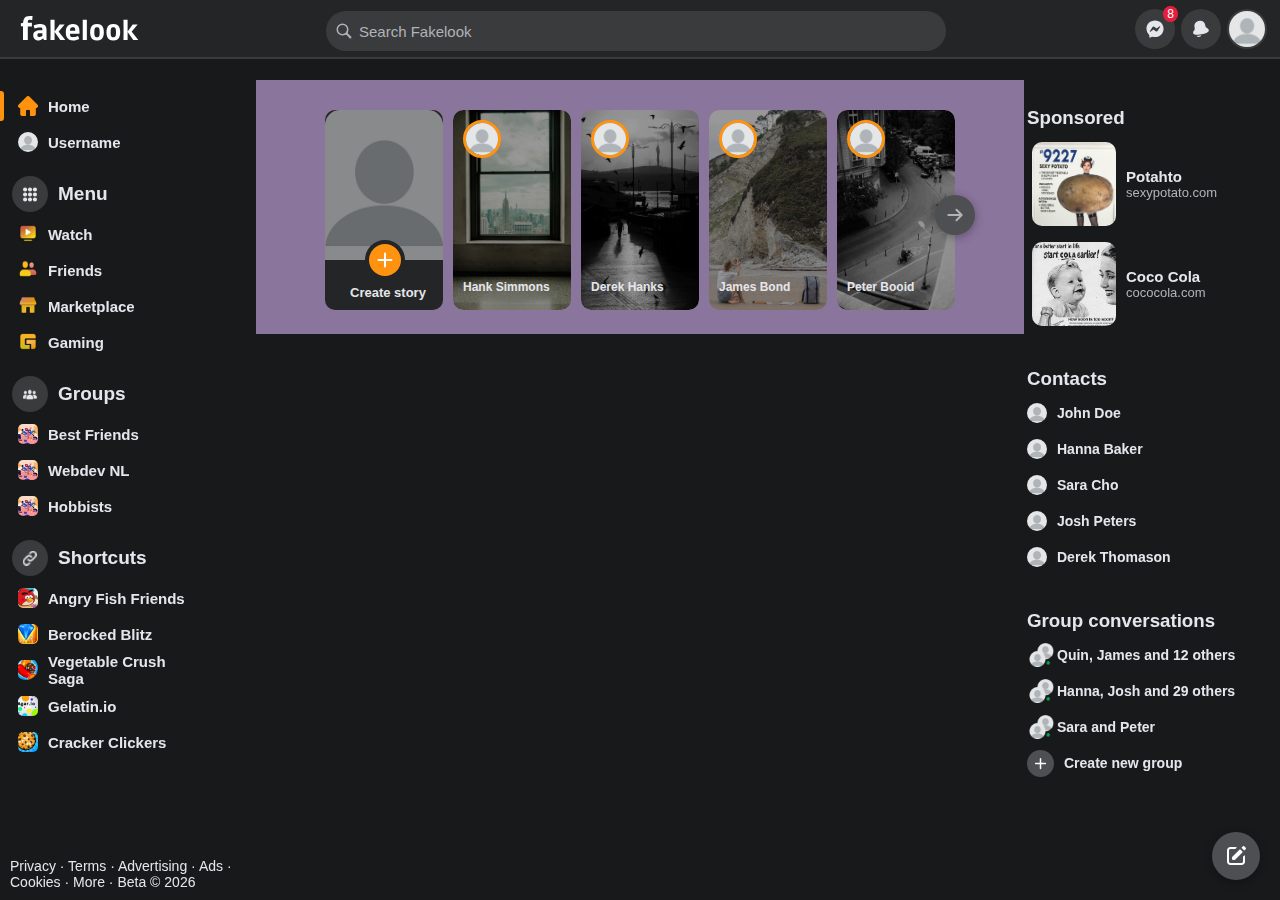
==== pages/fakelook.html @ 52392c60 "Added Stories and Main content positioning" ====
<!DOCTYPE html>
<html lang="en">
    <head>
        <meta charset="UTF-8" />
        <meta http-equiv="X-UA-Compatible" content="IE=edge" />
        <meta name="viewport" content="width=device-width, initial-scale=1.0" />
        <link rel="stylesheet" href="../styles/global.css" />
        <script src="../javascript/index.js" defer></script>
        <link rel="stylesheet" href="../styles/fakelook.css" />
        <script src="../javascript/fakelook.js" defer></script>
        <meta name="viewport" content="width=device-width, initial-scale=1.0" />
        <title>Fakelook</title>
    </head>
    <body>
        <header>
            <nav id="nav-bar">
                <div id="nav-items">
                    <div id="nav-item">
                        <a href="#">
                            <img
                                src="../images/fakebook/navigation/fakelook-logo.svg"
                                alt="fakebook-logo"
                                id="nav-logo"
                            />
                        </a>
                        <button id="search-box-small">
                            <img
                                src="../images/fakebook/navigation/looking-glass.svg"
                                id="search-icon"
                                alt="messenger"
                            />
                        </button>
                    </div>
                    <div id="nav-item">
                        <div id="search-box">
                            <img
                                src="../images/fakebook/navigation/looking-glass.svg"
                                id="search-icon"
                                alt="messenger"
                            />
                            <input id="search-input" type="text" placeholder="Search Fakelook" />
                        </div>
                    </div>
                    <div id="nav-item">
                        <div id="nav-options">
                            <div id="nav-option">
                                <button id="rounded-btn">
                                    <span id="btn-badge">8</span>
                                    <img
                                        src="../images/fakebook/navigation/messenger.svg"
                                        id="btn-icon"
                                        alt="messenger"
                                    />
                                </button>
                            </div>
                            <div id="nav-option">
                                <button id="rounded-btn">
                                    <img
                                        src="../images/fakebook/navigation/bell.svg"
                                        id="btn-icon"
                                        alt="notification"
                                    />
                                </button>
                            </div>
                            <div id="nav-option">
                                <button id="rounded-btn">
                                    <img src="../images/fakebook/profile.png" id="btn-image" alt="profile" />
                                </button>
                            </div>
                        </div>
                    </div>
                </div>
            </nav>
        </header>
        <div id="container">
            <aside id="left-sidebar">
                <ul id="left-sidebar-items">
                    <div id="sidebar-item-group">
                        <a href="#">
                            <li id="sidebar-item">
                                <span class="selected"></span>
                                <img id="item-icon" src="../images/fakebook/home.png" alt="home" />
                                <span id="item-title">Home</span>
                            </li>
                        </a>

                        <a href="#">
                            <li id="sidebar-item">
                                <img
                                    id="item-icon"
                                    src="../images/fakebook/profile.png"
                                    class="rounded-full"
                                    alt="profile"
                                />
                                <span id="item-title">Username</span>
                            </li>
                        </a>
                    </div>

                    <div id="sidebar-item-group">
                        <a href="#">
                            <li id="sidebar-item-head">
                                <span id="item-icon">
                                    <img id="item-icon-inside" src="../images/fakebook/menu/menu.svg" alt="menu" />
                                </span>
                                <span id="item-head-title">Menu</span>
                            </li>
                        </a>
                        <a href="#">
                            <li id="sidebar-item">
                                <img id="item-icon" src="../images/fakebook/menu/watch.png" alt="watch" />
                                <span id="item-title">Watch</span>
                            </li>
                        </a>
                        <a href="#">
                            <li id="sidebar-item">
                                <img id="item-icon" src="../images/fakebook/menu/friends.png" alt="friends" />
                                <span id="item-title">Friends</span>
                            </li>
                        </a>
                        <a href="#">
                            <li id="sidebar-item">
                                <img id="item-icon" src="../images/fakebook/menu/marketplace.png" alt="marketplace" />
                                <span id="item-title">Marketplace</span>
                            </li>
                        </a>
                        <a href="#">
                            <li id="sidebar-item">
                                <img id="item-icon" src="../images/fakebook/menu/gaming.png" alt="gaming" />
                                <span id="item-title">Gaming</span>
                            </li>
                        </a>
                    </div>

                    <div id="sidebar-item-group">
                        <a href="#">
                            <li id="sidebar-item-head">
                                <span id="item-icon">
                                    <img
                                        id="item-icon-inside"
                                        src="../images/fakebook/groups/groups.png"
                                        alt="groups"
                                    />
                                </span>
                                <span id="item-head-title">Groups</span>
                            </li>
                        </a>
                        <a href="#">
                            <li id="sidebar-item">
                                <img
                                    class="rounded-semi"
                                    id="item-icon"
                                    src="../images/fakebook/groups/group-icon.jpg"
                                    alt="group-1"
                                />
                                <span id="item-title">Best Friends</span>
                            </li>
                        </a>
                        <a href="#">
                            <li id="sidebar-item">
                                <img
                                    class="rounded-semi"
                                    id="item-icon"
                                    src="../images/fakebook/groups/group-icon.jpg"
                                    alt="group-2"
                                />
                                <span id="item-title">Webdev NL</span>
                            </li>
                        </a>
                        <a href="#">
                            <li id="sidebar-item">
                                <img
                                    class="rounded-semi"
                                    id="item-icon"
                                    src="../images/fakebook/groups/group-icon.jpg"
                                    alt="group-3"
                                />
                                <span id="item-title">Hobbists</span>
                            </li>
                        </a>
                    </div>

                    <div id="sidebar-item-group">
                        <a href="#">
                            <li id="sidebar-item-head">
                                <span id="item-icon">
                                    <img
                                        id="item-icon-inside"
                                        src="../images/fakebook/shortcuts/shortcuts.png"
                                        alt="shortcuts"
                                    />
                                </span>
                                <span id="item-head-title">Shortcuts</span>
                            </li>
                        </a>
                        <a href="#">
                            <li id="sidebar-item">
                                <img
                                    class="rounded-semi"
                                    id="item-icon"
                                    src="../images/fakebook/shortcuts/angry-fish-friends.png"
                                    alt="group-1"
                                />
                                <span id="item-title">Angry Fish Friends</span>
                            </li>
                        </a>
                        <a href="#">
                            <li id="sidebar-item">
                                <img
                                    class="rounded-semi"
                                    id="item-icon"
                                    src="../images/fakebook/shortcuts/berocked-blitz.png"
                                    alt="group-1"
                                />
                                <span id="item-title">Berocked Blitz</span>
                            </li>
                        </a>
                        <a href="#">
                            <li id="sidebar-item">
                                <img
                                    class="rounded-semi"
                                    id="item-icon"
                                    src="../images/fakebook/shortcuts/vegetable-crush.png"
                                    alt="group-1"
                                />
                                <span id="item-title">Vegetable Crush Saga</span>
                            </li>
                        </a>
                        <a href="#">
                            <li id="sidebar-item">
                                <img
                                    class="rounded-semi"
                                    id="item-icon"
                                    src="../images/fakebook/shortcuts/gelatin.io.png"
                                    alt="group-1"
                                />
                                <span id="item-title">Gelatin.io</span>
                            </li>
                        </a>
                        <a href="#">
                            <li id="sidebar-item">
                                <img
                                    class="rounded-semi"
                                    id="item-icon"
                                    src="../images/fakebook/shortcuts/cracker.png"
                                    alt="group-1"
                                />
                                <span id="item-title">Cracker Clickers</span>
                            </li>
                        </a>
                    </div>
                </ul>
            </aside>

            <aside id="right-sidebar">
                <ul id="right-sidebar-items">
                    <div id="sidebar-item-group">
                        <li id="sidebar-head-title">
                            <h3 id="item-head-title">Sponsored</h3>
                        </li>
                        <li id="sidebar-ad-item">
                            <img src="../images/fakebook/ads/potato_ad.jpg" alt="ad-image" id="sidebar-ad-image" />
                            <div id="sidebar-ad-text">
                                <span id="sidebar-ad-title">Potahto</span>
                                <span id="sidebar-ad-link">sexypotato.com</span>
                            </div>
                        </li>
                        <li id="sidebar-ad-item">
                            <img src="../images/fakebook/ads/cola_ad.jpg" alt="ad-image" id="sidebar-ad-image" />
                            <div id="sidebar-ad-text">
                                <span id="sidebar-ad-title">Coco Cola</span>
                                <span id="sidebar-ad-link">cococola.com</span>
                            </div>
                        </li>
                    </div>

                    <div id="sidebar-item-group">
                        <li id="sidebar-head-title">
                            <h3 id="item-head-title">Contacts</h3>
                        </li>
                        <a href="#">
                            <li id="sidebar-item">
                                <img
                                    id="item-icon"
                                    src="../images/fakebook/profile.png"
                                    class="rounded-full"
                                    alt="profile"
                                />
                                <span id="item-title">John Doe</span>
                            </li>
                        </a>
                        <a href="#">
                            <li id="sidebar-item">
                                <img
                                    id="item-icon"
                                    src="../images/fakebook/profile.png"
                                    class="rounded-full"
                                    alt="profile"
                                />
                                <span id="item-title">Hanna Baker</span>
                            </li>
                        </a>
                        <a href="#">
                            <li id="sidebar-item">
                                <img
                                    id="item-icon"
                                    src="../images/fakebook/profile.png"
                                    class="rounded-full"
                                    alt="profile"
                                />
                                <span id="item-title">Sara Cho</span>
                            </li>
                        </a>
                        <a href="#">
                            <li id="sidebar-item">
                                <img
                                    id="item-icon"
                                    src="../images/fakebook/profile.png"
                                    class="rounded-full"
                                    alt="profile"
                                />
                                <span id="item-title">Josh Peters</span>
                            </li>
                        </a>
                        <a href="#">
                            <li id="sidebar-item">
                                <img
                                    id="item-icon"
                                    src="../images/fakebook/profile.png"
                                    class="rounded-full"
                                    alt="profile"
                                />
                                <span id="item-title">Derek Thomason</span>
                            </li>
                        </a>
                    </div>

                    <div id="sidebar-item-group">
                        <li id="sidebar-head-title">
                            <h3 id="item-head-title">Group conversations</h3>
                        </li>
                        <a href="#"
                            ><li id="sidebar-item">
                                <img
                                    id="item-group-icon"
                                    src="../images/fakebook/groups/group-convo.png"
                                    alt="group conversation 1"
                                /><span id="item-title">Quin, James and 12 others</span>
                            </li>
                        </a>
                        <a href="#"
                            ><li id="sidebar-item">
                                <img
                                    id="item-group-icon"
                                    src="../images/fakebook/groups/group-convo.png"
                                    alt="group conversation 2"
                                /><span id="item-title">Hanna, Josh and 29 others</span>
                            </li>
                        </a>
                        <a href="#"
                            ><li id="sidebar-item">
                                <img
                                    id="item-group-icon"
                                    src="../images/fakebook/groups/group-convo.png"
                                    alt="group conversation 3"
                                /><span id="item-title">Sara and Peter</span>
                            </li>
                        </a>
                        <a href="#"
                            ><li id="sidebar-item">
                                <button id="rounded-btn">
                                    <img src="../images/fakebook/add.svg" alt="" id="add-group-img" />
                                </button>
                                <span id="item-title">Create new group</span>
                            </li>
                        </a>
                    </div>
                </ul>
            </aside>

            <section id="main-content">
                <div id="stories-container">
                    <article id="add-story">
                        <img src="../images/fakebook/profile.png" alt="profile-picture" id="story-cover" />
                        <div id="add-story-footer">
                            <img src="../images/fakebook/stories/add-story.svg" alt="add-story" id="add-story-button" />
                            <span id="add-story-title">Create story</span>
                        </div>
                    </article>
                    <a href="#">
                        <article id="story">
                            <img src="../images/fakebook/stories/story1.jpg" alt="story" id="story-cover" />
                            <img src="../images/fakebook/profile.png" alt="story-profile" id="story-profile-picture" />
                            <p id="story-poster">Hank Simmons</p>
                        </article>
                    </a>
                    <a href="#">
                        <article id="story">
                            <img src="../images/fakebook/stories/story2.jpg" alt="story" id="story-cover" />
                            <img src="../images/fakebook/profile.png" alt="story-profile" id="story-profile-picture" />
                            <p id="story-poster">Derek Hanks</p>
                        </article>
                    </a>
                    <a href="#">
                        <article id="story">
                            <img src="../images/fakebook/stories/story3.jpg" alt="story" id="story-cover" />
                            <img src="../images/fakebook/profile.png" alt="story-profile" id="story-profile-picture" />
                            <p id="story-poster">James Bond</p>
                        </article>
                    </a>
                    <a href="#">
                        <article id="story">
                            <img src="../images/fakebook/stories/story4.jpg" alt="story" id="story-cover" />
                            <img src="../images/fakebook/profile.png" alt="story-profile" id="story-profile-picture" />
                            <p id="story-poster">Peter Booid</p>
                        </article>
                    </a>
                    <button id="more-stories-button">
                        <img src="../images/fakebook/stories/more-arrow.svg" alt="more arrows" id="more-stories-icon" />
                    </button>
                </div>
                <div id="new-post-container">
                    <div id="new-post-top">
                        <a href="#"><img src="" alt="profile-picture" /></a>
                        <input type="text" placeholder="What's on your mind, User?" />
                    </div>
                    <hr />
                    <div id="new-post-bottom">
                        <ul id="new-post-options">
                            <li id="new-post-option">
                                <a href="#">
                                    <img src="" alt="live-video-icon" />
                                    <span id="option-title">Live Video</span>
                                </a>
                            </li>
                            <li id="new-post-option">
                                <a href="#">
                                    <img src="" alt="photos-video-icon" />
                                    <span id="option-title">Photos/video</span>
                                </a>
                            </li>
                            <li id="new-post-option">
                                <a href="#">
                                    <img src="" alt="feeling-activity-icon" />
                                    <span id="option-title">Feeling/activity</span>
                                </a>
                            </li>
                        </ul>
                    </div>
                </div>
                <div id="room-container">
                    <button id="rounded-btn" aria-label="create-room-button">📷 Create room</button>
                    <a href="#">
                        <li id="online-person">
                            <img src="" alt="online-person-picure" id="online-person-image" />
                        </li>
                    </a>
                    <a href="#">
                        <li id="online-person">
                            <img src="" alt="online-person-picure" id="online-person-image" />
                        </li>
                    </a>
                    <a href="#">
                        <li id="online-person">
                            <img src="" alt="online-person-picure" id="online-person-image" />
                        </li>
                    </a>
                </div>
                <div id="posts-container">
                    <article id="post">
                        <div id="post-header">
                            <a href="#"><img src="" alt="post-profile-picture" /></a>
                            <div id="post-author-date">
                                <a href="#"><h3 id="post-author">Josh peters</h3></a>
                                <a href="#" id="post-date">July 30</a><span id="post-visibility">🌍</span>
                            </div>
                            <button id="post-options" aria-label="post-options">⚙️</button>
                        </div>
                        <div id="post-content">
                            <img src="" alt="post-image" id="post-content-image" />
                        </div>
                        <div id="post-stats">
                            <div id="reaction-items">
                                <span id="reaction-item">😆</span>
                                <span id="reaction-item">👍🏾</span>
                                <a href="#"><span id="reaction-count">2K</span></a>
                            </div>
                            <div id="interaction-items">
                                <a href="#"><span id="comment-stats">43K Comments</span></a>
                                <a href="#"><span id="share-stats">156 Shares</span></a>
                            </div>
                        </div>
                        <div id="post-interaction">
                            <ul id="post-interactions">
                                <li id="post-button">
                                    <span id="post-button-icon">👍🏾</span><span id="post-button-text">Like</span>
                                </li>
                                <li id="post-button">
                                    <span id="post-button-icon">💬</span><span id="post-button-text">Comment</span>
                                </li>
                                <li id="post-button">
                                    <span id="post-button-icon">📭</span><span id="post-button-text">Share</span>
                                </li>
                            </ul>
                        </div>
                    </article>
                </div>
            </section>
        </div>
        <div id="new-post-button">
            <button id="rounded-btn" aria-label="new-message">
                <img src="../images/fakebook/new-messages.png" alt="new message" />
            </button>
        </div>
        <footer>
            <div id="footer-links">
                <a href="#" id="footer-link">Privacy</a>
                <span id="footer-link-spacer">·</span>
                <a href="#" id="footer-link">Terms</a>
                <span id="footer-link-spacer">·</span>
                <a href="#" id="footer-link">Advertising</a>
                <span id="footer-link-spacer">·</span>
                <a href="#" id="footer-link">Ads</a>
                <span id="footer-link-spacer">·</span>
                <a href="#" id="footer-link">Cookies</a>
                <span id="footer-link-spacer">·</span>
                <a href="#" id="footer-link">More</a>
                <span id="footer-link-spacer">·</span>
                <span id="footer-copyright">Beta &copy; <span id="copyright"></span></span>
            </div>
        </footer>
    </body>
</html>
---- styles/fakelook.css ----
/* #region Global */
:root {
    --primary-text: #e4e6eb;
    --primary-icon: #e4e6eb;
    --bg-color: #18191b;
    --nav-bar-background: #242527;
    --secondary-text: #b0b3b8;
    --secondary-color: #3a3b3d;
    --secondary-color-light: #4e4f52;
    --accent-color: #ff930f;
    --accent-color-light: #fff95b;
    --filter-primary-icon: invert(89%) sepia(6%) hue-rotate(185deg);
}

html {
    font-family: Segoe UI Historic, Segoe UI, Helvetica, Arial, sans-serif;
    background-color: var(--bg-color);
    color: var(--primary-text);
}

html,
body {
    margin: 0;
    padding: 0;
}

ul {
    padding: 0;
    margin: 0;
}

a {
    text-decoration: none;
}

.rounded-full {
    border-radius: 50%;
}

.rounded-semi {
    border-radius: 25%;
}

/* #endregion */

/* #region Compontents */

#rounded-btn {
    position: relative;
    border: none;
    border-radius: 50%;
    padding: 2px;
}

#rounded-btn:hover,
#rounded-btn:focus {
    cursor: pointer;
}

#sidebar-item,
#sidebar-item-head {
    display: flex;
    align-items: center;
    list-style: none;
    width: 260px;
    height: 20px;
    padding: 8px 20px 8px 8px;
    border-radius: 8px;
    font-size: 15px;
    color: var(--primary-text);
    margin: 0px 5px 0px 10px;
    font-weight: 600;
}

#sidebar-item:hover,
#sidebar-item-head:hover {
    background-color: var(--secondary-color);
    cursor: pointer;
}

#sidebar-item > #item-icon,
#sidebar-item-head > #item-icon {
    margin-right: 10px;
    width: 20px;
    height: 20px;
}

#sidebar-item > #item-group-icon {
    width: 30px;
    height: 30px;
}

.selected {
    position: absolute;
    left: -26px;
    width: 30px;
    height: 30px;
    border-radius: 10%;
    background-color: var(--accent-color);
}

#sidebar-item-group {
    padding: 8px 0px 8px 0px;
}

#sidebar-item-head {
    font-size: 19px;
    font-weight: bolder;
    padding: 8px 20px 8px 2px;
    margin-bottom: 4px;
    max-width: 190px;
}

#sidebar-item-head:hover > #item-icon {
    background-color: var(--secondary-color-light);
}

#sidebar-item-head > #item-icon {
    padding: 8px;
    display: flex;
    align-items: center;
    justify-content: center;
    background-color: var(--secondary-color);
    border-radius: 50%;
}

#item-icon-inside {
    width: 14px;
    height: 15px;
    filter: var(--filter-primary-icon);
}

/* #endregion */

/* #region Nav bar */
#nav-bar {
    position: fixed;
    padding: 4px 10px 5px 20px;
    height: 48px;
    background-color: var(--nav-bar-background);
    border-bottom: 2px var(--secondary-color) solid;
    margin-bottom: 8px;
    width: 100%;
    z-index: 9999;
}

#nav-items {
    margin: 0;
    padding: 0;
    display: flex;
    align-items: center;
    justify-content: space-between;
    margin-right: 30px;
}

#nav-item {
    display: flex;
    align-items: center;
    justify-content: center;
}

#nav-options {
    display: flex;
    justify-content: space-between;
    align-items: center;
    margin-bottom: 5px;
}

#nav-option #rounded-btn {
    width: 40px;
    height: 40px;
    margin: 2px 3px;
    background-color: var(--secondary-color);
    color: var(--primary-icon);
    display: flex;
    align-items: center;
    justify-content: center;
}

#nav-item #rounded-btn > #btn-badge {
    position: absolute;
    top: -3px;
    right: -3px;
    padding: 1px 4px;
    border-radius: 50%;
    background: #e41e3f;
    color: white;
    font-size: 12px;
}

#nav-option #rounded-btn:hover,
#rounded-btn:focus {
    background-color: var(--secondary-color-light);
}

#nav-option #btn-image {
    width: 100%;
    height: 100%;
    object-fit: cover;
    border-radius: 100%;
}

#nav-option #btn-image:hover {
    filter: brightness(1.1);
}

@media screen and (min-width: 560px) {
    #search-input {
        display: block;
        background-color: inherit;
        border: none;
        margin-left: 5px;
        color: var(--primary-text);
        font-size: 0.9375rem;
        width: 100%;
        border-radius: 0px 25px 25px 0px;
        outline: none;
    }

    #search-box {
        display: flex;
        background-color: var(--secondary-color);
        color: var(--secondary-text);
        font-weight: 500;
        font-size: 20px;
        padding: 0px 10px;
        border-radius: 25px;
        max-width: 600px;
        width: 50vw;
        justify-content: start;
    }

    #search-box-small {
        display: none;
    }
}

@media screen and (max-width: 560px) {
    #search-box {
        display: none;
    }

    #search-box-small {
        display: flex;
        margin-left: 20px;
        width: 40px;
        height: 40px;
        justify-content: center;
        align-items: center;
        border: none;
        border-radius: 50%;
        background-color: var(--secondary-color);
    }

    #search-box-small:hover {
        cursor: pointer;
        background-color: var(--secondary-color-light);
    }
}

#search-box:hover,
#search-box:focus {
    background-color: var(--secondary-color-light);
}

#search-input::placeholder {
    color: var(--secondary-text);
}

#search-icon {
    width: 16px;
    height: 40px;
    color: var(--primary-icon);
}

#nav-logo {
    width: 120px;
    height: 50px;
}

/* #endregion */

/* #region Container */

#container {
    padding-top: 80px;
    overflow-x: hidden;
    position: relative;
}

/* #endregion */

/* #region Left side bar */

#left-sidebar {
    width: 20%;
    position: fixed;
    top: 80px;
}

@media screen and (min-width: 1140px) {
    #left-sidebar #item-title {
        display: block;
    }

    #left-sidebar #item-head-title {
        display: block;
    }

    #left-sidebar #sidebar-item {
        width: 180px;
    }

    #left-sidebar #sidebar-item-head {
        width: 1800px;
    }
}

@media screen and (max-width: 1140px) {
    #left-sidebar {
        border-right: 2px solid var(--secondary-color);
        background-color: var(--nav-bar-background);
        top: 59px;
        height: 100%;
        width: 55px;
    }

    #left-sidebar #item-title {
        display: none;
    }

    #left-sidebar #item-head-title {
        display: none;
    }

    #left-sidebar #sidebar-item {
        width: 10px;
    }

    #left-sidebar #sidebar-item-head {
        width: 10px;
    }
}

/* #endregion */

/* #region Right sidebar */

#right-sidebar {
    width: 20%;
    position: fixed;
    top: 80px;
    right: 0px;
}

ul#right-sidebar {
    padding: 0;
    margin: 0;
}

#right-sidebar #sidebar-item {
    margin-left: 0px;
    padding-left: 3px;
    width: 100%;
    font-size: 14px;
}

#right-sidebar li {
    list-style: none;
}

#right-sidebar #item-head-title {
    margin-bottom: 5px;
    margin-left: 3px;
}

@media screen and (max-width: 950px) {
    #right-sidebar {
        width: 200px;
    }
}

@media screen and (max-width: 825px) {
    #right-sidebar {
        display: none;
    }
}

#sidebar-ad-item {
    display: block;
    padding: 8px;
    display: flex;
    align-items: center;
}

#sidebar-ad-item:hover {
    cursor: pointer;
    background-color: var(--secondary-color);
    border-radius: 10px;
}

#sidebar-ad-image {
    width: 35%;
    height: 35%;
    max-height: 130px;
    max-width: 130px;
    margin-right: 10px;
    border-radius: 10px;
    object-fit: cover;
    object-position: top;
}

#sidebar-ad-title {
    font-size: 15px;
    font-weight: bold;
}

#sidebar-ad-link {
    font-size: 13px;
    color: var(--secondary-text);
}

#sidebar-ad-text {
    display: flex;
    flex-direction: column;
    width: 90px;
}

#sidebar-ad-more {
    display: none;
    position: relative;
    top: -45px;
    right: -70px;
}

#sidebar-ad-more button {
    background-color: var(--secondary-color);
    box-shadow: 0px 0px 5px var(--nav-bar-background);
    display: flex;
    align-items: center;
    justify-content: center;
}

#sidebar-ad-more img {
    width: 24px;
    height: 24px;
    padding: 2px;
}

#sidebar-ad-item:hover #sidebar-ad-more {
    display: block;
}

#right-sidebar #sidebar-item #rounded-btn {
    margin-right: 10px;
    background-color: var(--secondary-color-light);
    display: flex;
    align-items: center;
    justify-content: center;
    padding: 6px;
}

#add-group-img {
    width: 15px;
    height: 15px;
}

/* #endregion */

/* #region Main Content */

#main-content {
    background-color: #8a759c;
    width: 60%;
    overflow: hidden;
    display: flex;
    margin-left: 20%;
    margin-right: 20%;
    align-items: center;
    justify-content: center;
}

@media screen and (max-width: 1140px) {
    #main-content {
        width: 75%;
        margin-left: 5%;
    }
}

@media screen and (max-width: 825px) {
    #main-content {
        width: 95%;
        margin-left: 5%;
    }
}

/* #endregion */

/* #region Stories */
#stories-container {
    display: flex;
    gap: 10px;
    padding-top: 30px;
    padding-bottom: 24px;
    position: relative;
    width: min-content;
}

#add-story,
#story {
    width: 118px;
    height: 200px;
    border-radius: 10px;
    position: relative;
    overflow: hidden;
}

@media screen and (max-width: 950px) {
    #stories-container a:nth-child(3) {
        display: none;
    }
}

@media screen and (max-width: 620px) {
    #add-story,
    #story {
        width: 98px;
        height: 180px;
    }
}

@media screen and (max-width: 520px) {
    #stories-container a:nth-child(2) {
        display: none;
    }
    #add-story,
    #story {
        width: 88px;
        height: 170px;
    }
}

#story-profile-picture {
    position: absolute;
    top: 10px;
    left: 10px;
    width: 2rem;
    height: 2rem;
    border-radius: 100%;
    border: 3px var(--accent-color) solid;
}

#story-poster {
    position: absolute;
    bottom: 4px;
    left: 10px;
    color: var(--primary-text);
    font-weight: bold;
    font-size: 12px;
}

#story-cover {
    width: 100%;
    height: 100%;
    object-fit: cover;
    border-radius: 10px;
    filter: brightness(0.6);
}

#story:hover > img#story-cover {
    transform: scale(1.02);
    filter: brightness(0.5);
}

#add-story > #story-cover {
    border-radius: 15px 15px 0% 0%;
    height: 75%;
}

#add-story:hover > #story-cover {
    filter: brightness(0.5);
}

#add-story {
    cursor: pointer;
    text-align: center;
    color: var(--primary-text);
    font-weight: bold;
    font-size: 13px;
    background-color: var(--nav-bar-background);
    position: relative;
}

#add-story #add-story-button {
    position: absolute;
    bottom: 30px;
    left: 40px;
    width: 20px;
    height: 20px;
    padding: 6px;
    background-color: var(--accent-color);
    border-radius: 50%;
    border: 4px solid var(--nav-bar-background);
}

#add-story #add-story-title {
    position: absolute;
    bottom: 10px;
    text-align: center;
    left: 25px;
}

#more-stories-button {
    height: 40px;
    width: 40px;
    display: flex;
    align-items: center;
    justify-content: center;
    position: absolute;
    right: -20px;
    top: 115px;
    border-radius: 100%;
    cursor: pointer;
    border: 0px;
    background-color: var(--secondary-color-light);
    box-shadow: 0px 2px 10px rgba(0, 0, 0, 0.308);
}

#more-stories-button:hover {
    filter: brightness(1.3);
}

#more-stories-icon {
    width: 20px;
    height: 20px;
}

/* #endregion */

/* #region New Post */
#new-post-container {
    display: none;
}
/* #endregion */

/* #region Room */
#room-container {
    display: none;
}
/* #endregion */

/* #region Posts */
#posts-container {
    display: none;
}
/* #endregion */

/* #region Footer */
footer {
    position: fixed;
    bottom: 0px;
    width: 260px;
    font-size: 14px;
    padding: 10px;
}

#footer-link {
    text-decoration: none;
    color: var(--primary-text);
}

#footer-link:hover {
    text-decoration: underline;
}

@media screen and (max-width: 760px) {
    footer {
        display: none;
    }
}

#new-post-button {
    position: fixed;
    right: 20px;
    bottom: 20px;
}

#new-post-button #rounded-btn {
    width: 48px;
    height: 48px;
    background-color: var(--secondary-color-light);
    box-shadow: 0px 2px 10px rgba(0, 0, 0, 0.308);
}

#new-post-button #rounded-btn:hover {
    filter: brightness(1.3);
}
/* #endregion */
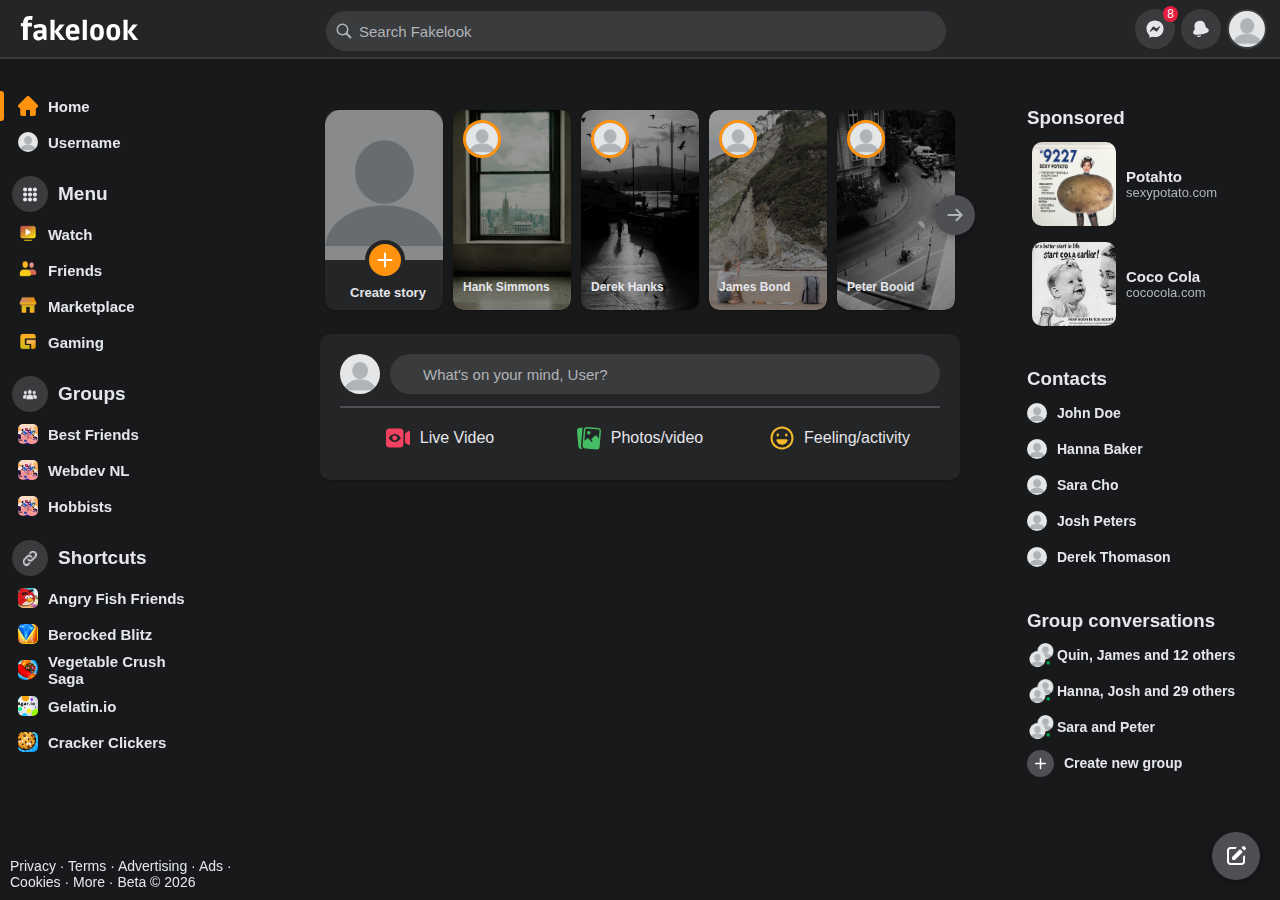
==== commit 0ec70e89: "Added add post container" ====
--- a/pages/fakelook.html
+++ b/pages/fakelook.html
@@ -421,27 +421,37 @@
                 </div>
                 <div id="new-post-container">
                     <div id="new-post-top">
-                        <a href="#"><img src="" alt="profile-picture" /></a>
-                        <input type="text" placeholder="What's on your mind, User?" />
+                        <a href="#"><img src="../images/fakebook/profile.png" alt="profile-picture" /></a>
+                        <div id="search-box">
+                            <img
+                                src="../images/fakebook/navigation/looking-glass.svg"
+                                id="search-icon"
+                                alt="messenger"
+                            />
+                            <input id="search-input" type="text" placeholder="What's on your mind, User?" />
+                        </div>
                     </div>
                     <hr />
                     <div id="new-post-bottom">
                         <ul id="new-post-options">
                             <li id="new-post-option">
                                 <a href="#">
-                                    <img src="" alt="live-video-icon" />
+                                    <img src="../images/fakebook/new_message/live-video.svg" alt="live-video-icon" />
                                     <span id="option-title">Live Video</span>
                                 </a>
                             </li>
                             <li id="new-post-option">
                                 <a href="#">
-                                    <img src="" alt="photos-video-icon" />
+                                    <img src="../images/fakebook/new_message/photo-video.svg" alt="photos-video-icon" />
                                     <span id="option-title">Photos/video</span>
                                 </a>
                             </li>
                             <li id="new-post-option">
                                 <a href="#">
-                                    <img src="" alt="feeling-activity-icon" />
+                                    <img
+                                        src="../images/fakebook/new_message/feeling-activity.svg"
+                                        alt="feeling-activity-icon"
+                                    />
                                     <span id="option-title">Feeling/activity</span>
                                 </a>
                             </li>
--- a/styles/fakelook.css
+++ b/styles/fakelook.css
@@ -10,12 +10,14 @@
     --accent-color: #ff930f;
     --accent-color-light: #fff95b;
     --filter-primary-icon: invert(89%) sepia(6%) hue-rotate(185deg);
+    --shadow-color: rgba(0, 0, 0, 0.264);
 }
 
 html {
     font-family: Segoe UI Historic, Segoe UI, Helvetica, Arial, sans-serif;
     background-color: var(--bg-color);
     color: var(--primary-text);
+    min-width: 600px;
 }
 
 html,
@@ -204,32 +206,49 @@
     filter: brightness(1.1);
 }
 
+#search-box {
+    display: flex;
+    background-color: var(--secondary-color);
+    color: var(--secondary-text);
+    font-weight: 500;
+    font-size: 20px;
+    padding: 0px 10px;
+    border-radius: 25px;
+    max-width: 600px;
+    width: 50vw;
+    justify-content: start;
+}
+
+#search-input {
+    display: block;
+    background-color: inherit;
+    border: none;
+    margin-left: 5px;
+    color: var(--primary-text);
+    font-size: 0.9375rem;
+    width: 100%;
+    border-radius: 0px 25px 25px 0px;
+    outline: none;
+}
+
+#search-box-small {
+    display: flex;
+    margin-left: 20px;
+    width: 40px;
+    height: 40px;
+    justify-content: center;
+    align-items: center;
+    border: none;
+    border-radius: 50%;
+    background-color: var(--secondary-color);
+}
+
+#search-box-small:hover {
+    cursor: pointer;
+    background-color: var(--secondary-color-light);
+}
+
 @media screen and (min-width: 560px) {
-    #search-input {
-        display: block;
-        background-color: inherit;
-        border: none;
-        margin-left: 5px;
-        color: var(--primary-text);
-        font-size: 0.9375rem;
-        width: 100%;
-        border-radius: 0px 25px 25px 0px;
-        outline: none;
-    }
-
-    #search-box {
-        display: flex;
-        background-color: var(--secondary-color);
-        color: var(--secondary-text);
-        font-weight: 500;
-        font-size: 20px;
-        padding: 0px 10px;
-        border-radius: 25px;
-        max-width: 600px;
-        width: 50vw;
-        justify-content: start;
-    }
-
     #search-box-small {
         display: none;
     }
@@ -238,23 +257,6 @@
 @media screen and (max-width: 560px) {
     #search-box {
         display: none;
-    }
-
-    #search-box-small {
-        display: flex;
-        margin-left: 20px;
-        width: 40px;
-        height: 40px;
-        justify-content: center;
-        align-items: center;
-        border: none;
-        border-radius: 50%;
-        background-color: var(--secondary-color);
-    }
-
-    #search-box-small:hover {
-        cursor: pointer;
-        background-color: var(--secondary-color-light);
     }
 }
 
@@ -470,7 +472,6 @@
 /* #region Main Content */
 
 #main-content {
-    background-color: #8a759c;
     width: 60%;
     overflow: hidden;
     display: flex;
@@ -478,6 +479,8 @@
     margin-right: 20%;
     align-items: center;
     justify-content: center;
+    flex-direction: column;
+    padding-bottom: 20px;
 }
 
 @media screen and (max-width: 1140px) {
@@ -513,6 +516,7 @@
     border-radius: 10px;
     position: relative;
     overflow: hidden;
+    box-shadow: 0 1px 2px var(--shadow-color);
 }
 
 @media screen and (max-width: 950px) {
@@ -639,8 +643,73 @@
 
 /* #region New Post */
 #new-post-container {
-    display: none;
-}
+    background-color: var(--nav-bar-background);
+    width: 60vw;
+    max-width: 600px;
+    padding: 20px;
+    border-radius: 10px;
+    box-shadow: 0 1px 2px var(--shadow-color);
+}
+
+#new-post-container hr {
+    border: none;
+    border-bottom: 0.15rem solid var(--secondary-color-light);
+}
+
+#new-post-top {
+    display: flex;
+    gap: 10px;
+    justify-content: center;
+    align-items: flex-start;
+}
+
+#new-post-top a img {
+    width: 40px;
+    height: 40px;
+    border-radius: 100%;
+}
+#new-post-top #search-icon {
+    opacity: 0;
+}
+
+@media screen and (max-width: 560px) {
+    #new-post-top #search-box {
+        display: block;
+    }
+}
+
+#new-post-option {
+    list-style: none;
+    text-decoration: none;
+    width: 100%;
+    border-radius: 10px;
+    padding: 10px 5px;
+}
+
+#new-post-option a {
+    display: flex;
+    align-items: center;
+    justify-content: center;
+    color: var(--primary-text);
+}
+
+#new-post-bottom li img {
+    width: 24px;
+    height: 24px;
+    padding-right: 10px;
+}
+
+#new-post-options {
+    display: flex;
+    align-items: center;
+    justify-content: space-around;
+}
+
+#new-post-option:hover {
+    background-color: var(--secondary-color);
+    cursor: pointer;
+}
+
 /* #endregion */
 
 /* #region Room */
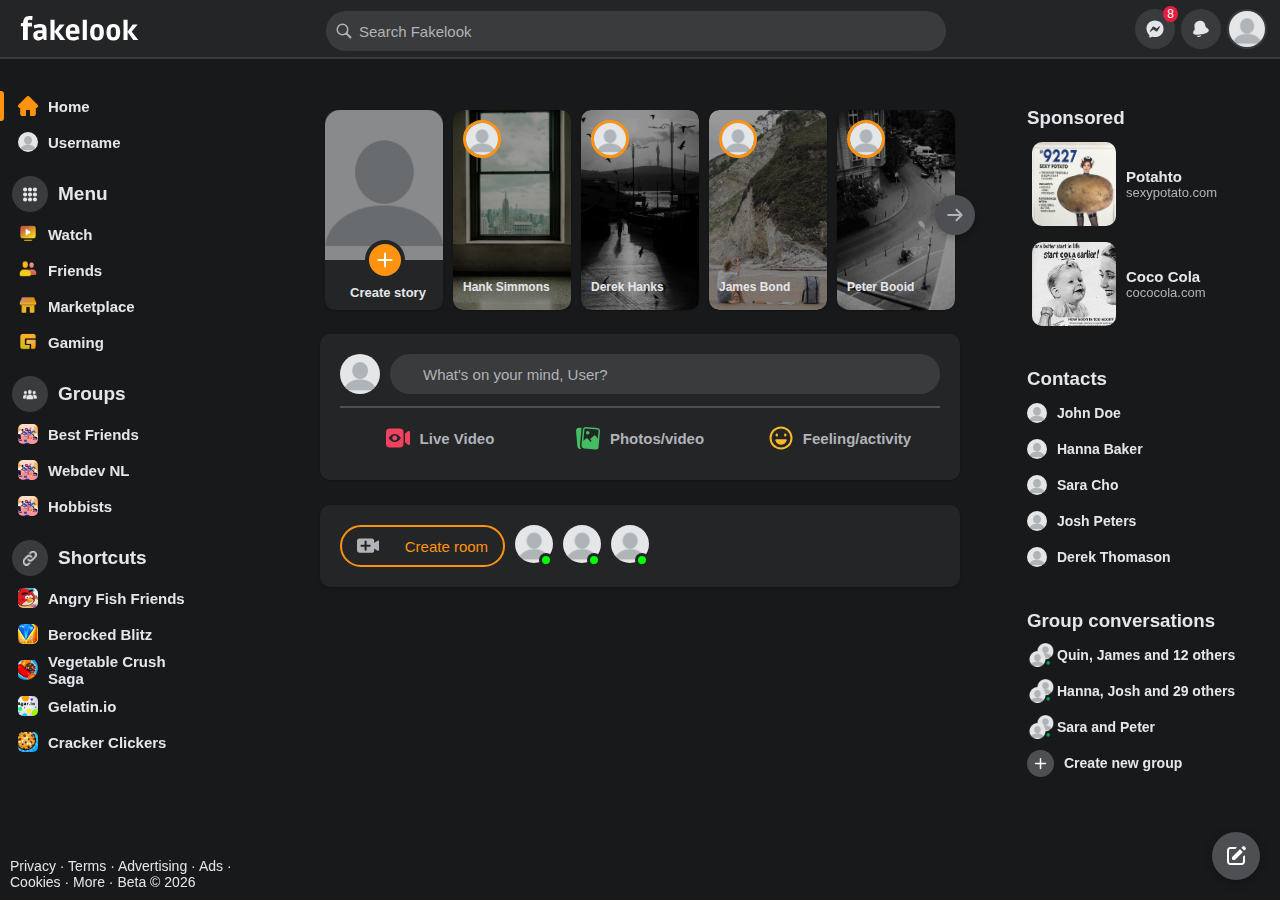
==== commit 315fafbe: "Added Create room" ====
--- a/pages/fakelook.html
+++ b/pages/fakelook.html
@@ -459,20 +459,38 @@
                     </div>
                 </div>
                 <div id="room-container">
-                    <button id="rounded-btn" aria-label="create-room-button">📷 Create room</button>
+                    <button id="rounded-btn" aria-label="create-room-button">
+                        <img src="../images/fakebook/room/create-room.svg" alt="create-room" />
+                        <span>Create room</span>
+                    </button>
                     <a href="#">
                         <li id="online-person">
-                            <img src="" alt="online-person-picure" id="online-person-image" />
+                            <img
+                                src="../images/fakebook/profile.png"
+                                alt="online-person-picure"
+                                id="online-person-image"
+                            />
+                            <div id="online-bubble"></div>
                         </li>
                     </a>
                     <a href="#">
                         <li id="online-person">
-                            <img src="" alt="online-person-picure" id="online-person-image" />
+                            <img
+                                src="../images/fakebook/profile.png"
+                                alt="online-person-picure"
+                                id="online-person-image"
+                            />
+                            <div id="online-bubble"></div>
                         </li>
                     </a>
                     <a href="#">
                         <li id="online-person">
-                            <img src="" alt="online-person-picure" id="online-person-image" />
+                            <img
+                                src="../images/fakebook/profile.png"
+                                alt="online-person-picure"
+                                id="online-person-image"
+                            />
+                            <div id="online-bubble"></div>
                         </li>
                     </a>
                 </div>
--- a/styles/fakelook.css
+++ b/styles/fakelook.css
@@ -649,6 +649,7 @@
     padding: 20px;
     border-radius: 10px;
     box-shadow: 0 1px 2px var(--shadow-color);
+    margin-bottom: 25px;
 }
 
 #new-post-container hr {
@@ -690,7 +691,9 @@
     display: flex;
     align-items: center;
     justify-content: center;
-    color: var(--primary-text);
+    color: var(--secondary-text);
+    font-weight: 600;
+    font-size: 15px;
 }
 
 #new-post-bottom li img {
@@ -714,8 +717,61 @@
 
 /* #region Room */
 #room-container {
-    display: none;
-}
+    background-color: var(--nav-bar-background);
+    width: 60vw;
+    max-width: 600px;
+    padding: 20px;
+    border-radius: 10px;
+    box-shadow: 0 1px 2px var(--shadow-color);
+    margin-bottom: 25px;
+    display: flex;
+    align-content: center;
+    justify-content: start;
+    list-style: none;
+}
+
+#room-container #rounded-btn {
+    height: 42px;
+    border-radius: 45px;
+    width: 165px;
+    display: flex;
+    align-items: center;
+    justify-content: space-around;
+    background-color: var(--nav-bar-background);
+    color: var(--accent-color);
+    border: 2px solid var(--accent-color);
+    font-weight: 500;
+    font-size: 15px;
+    margin-right: 10px;
+}
+
+#room-container #rounded-btn img {
+    height: 22px;
+    width: 22px;
+}
+
+#room-container #online-person {
+    position: relative;
+}
+
+#room-container #online-person img {
+    width: 38px;
+    height: 38px;
+    margin-right: 10px;
+    border-radius: 100%;
+}
+
+#room-container #online-person #online-bubble {
+    width: 8px;
+    height: 8px;
+    border-radius: 100%;
+    background-color: lime;
+    position: absolute;
+    border: 3px solid var(--nav-bar-background);
+    bottom: 0px;
+    right: 10px;
+}
+
 /* #endregion */
 
 /* #region Posts */
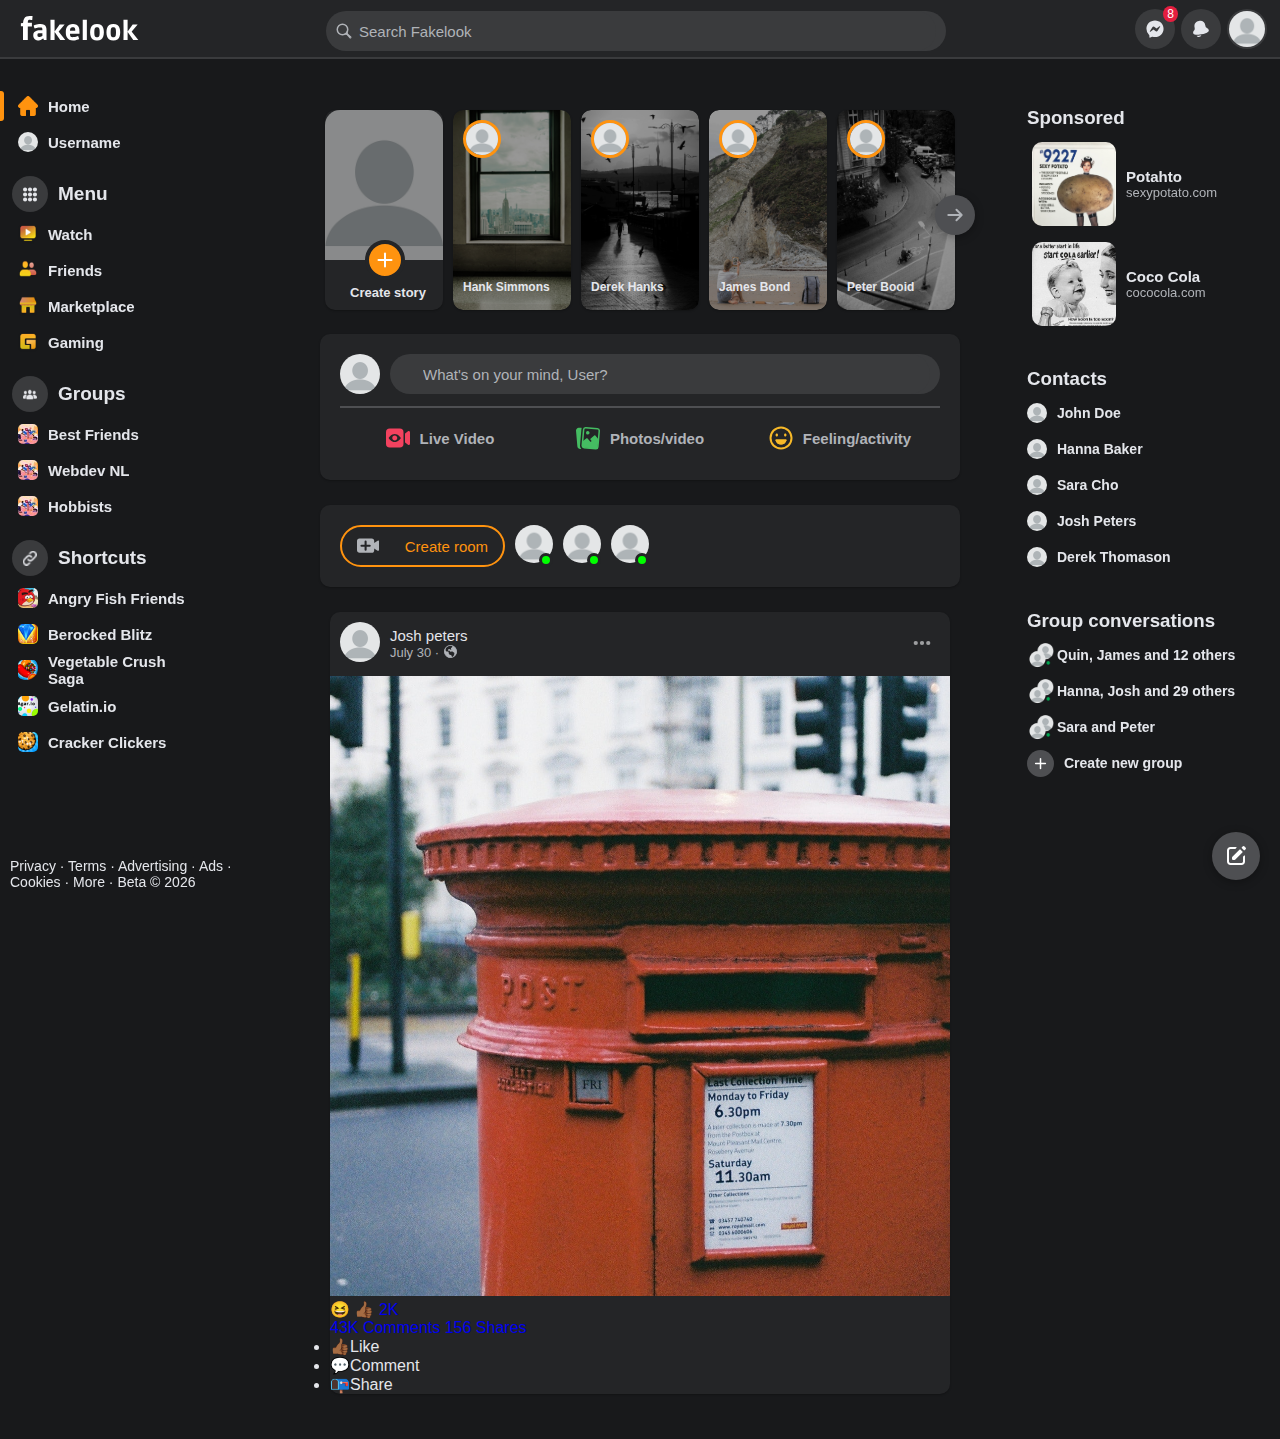
==== commit d17b2d84: "Added post content" ====
--- a/pages/fakelook.html
+++ b/pages/fakelook.html
@@ -497,15 +497,31 @@
                 <div id="posts-container">
                     <article id="post">
                         <div id="post-header">
-                            <a href="#"><img src="" alt="post-profile-picture" /></a>
-                            <div id="post-author-date">
-                                <a href="#"><h3 id="post-author">Josh peters</h3></a>
-                                <a href="#" id="post-date">July 30</a><span id="post-visibility">🌍</span>
-                            </div>
-                            <button id="post-options" aria-label="post-options">⚙️</button>
+                            <div id="post-personal">
+                                <a href="#">
+                                    <img
+                                        src="../images/fakebook/profile.png"
+                                        alt="post-profile-picture"
+                                        id="post-profile-picture"
+                                    />
+                                </a>
+                                <div id="post-author-date">
+                                    <a href="#"><div id="post-author">Josh peters</div></a>
+                                    <div id="date-visib">
+                                        <a href="#" id="post-date">July 30 ·</a>
+
+                                        <span id="post-visibility">
+                                            <img src="../images/fakebook/posts/public.svg" alt="public-post" />
+                                        </span>
+                                    </div>
+                                </div>
+                            </div>
+                            <button id="post-options" aria-label="post-options">
+                                <img src="../images/fakebook/posts/see-more.svg" alt="see more" />
+                            </button>
                         </div>
                         <div id="post-content">
-                            <img src="" alt="post-image" id="post-content-image" />
+                            <img src="../images/fakebook/posts/post-1.jpg" alt="post-image" id="post-content-image" />
                         </div>
                         <div id="post-stats">
                             <div id="reaction-items">
--- a/styles/fakelook.css
+++ b/styles/fakelook.css
@@ -775,9 +775,90 @@
 /* #endregion */
 
 /* #region Posts */
-#posts-container {
-    display: none;
-}
+
+#post {
+    background-color: var(--nav-bar-background);
+    width: 60vw;
+    max-width: 620px;
+
+    border-radius: 10px;
+    box-shadow: 0 1px 2px var(--shadow-color);
+    margin-bottom: 25px;
+}
+
+#post-header {
+    display: flex;
+    align-items: center;
+    justify-content: space-between;
+    padding: 10px;
+}
+
+#post-personal {
+    display: flex;
+    align-items: center;
+    justify-content: center;
+}
+
+#post-author {
+    color: var(--primary-text);
+    font-size: 15px;
+}
+
+#post-author-date a {
+    font-size: 13px;
+    color: var(--secondary-text);
+}
+
+#post-author:hover {
+    text-decoration: underline;
+}
+
+#post-profile-picture {
+    width: 40px;
+    height: 40px;
+    border-radius: 100%;
+    margin-right: 10px;
+}
+
+#post-visibility img {
+    width: 13px;
+    height: 13px;
+}
+
+#date-visib {
+    display: flex;
+    align-items: center;
+    justify-content: start;
+}
+#post-date {
+    margin-right: 5px;
+}
+
+#post-options {
+    background-color: transparent;
+    border: none;
+    cursor: pointer;
+    width: 36px;
+    height: 36px;
+    border-radius: 100%;
+}
+
+#post-options:hover {
+    background-color: var(--secondary-color);
+}
+
+#post-options img {
+    width: 20px;
+    height: 20px;
+    filter: opacity(0.4) drop-shadow(0 0 0 var(--secondary-text));
+}
+
+#post-content img {
+    width: 100%;
+    aspect-ratio: 1;
+    object-fit: cover;
+}
+
 /* #endregion */
 
 /* #region Footer */
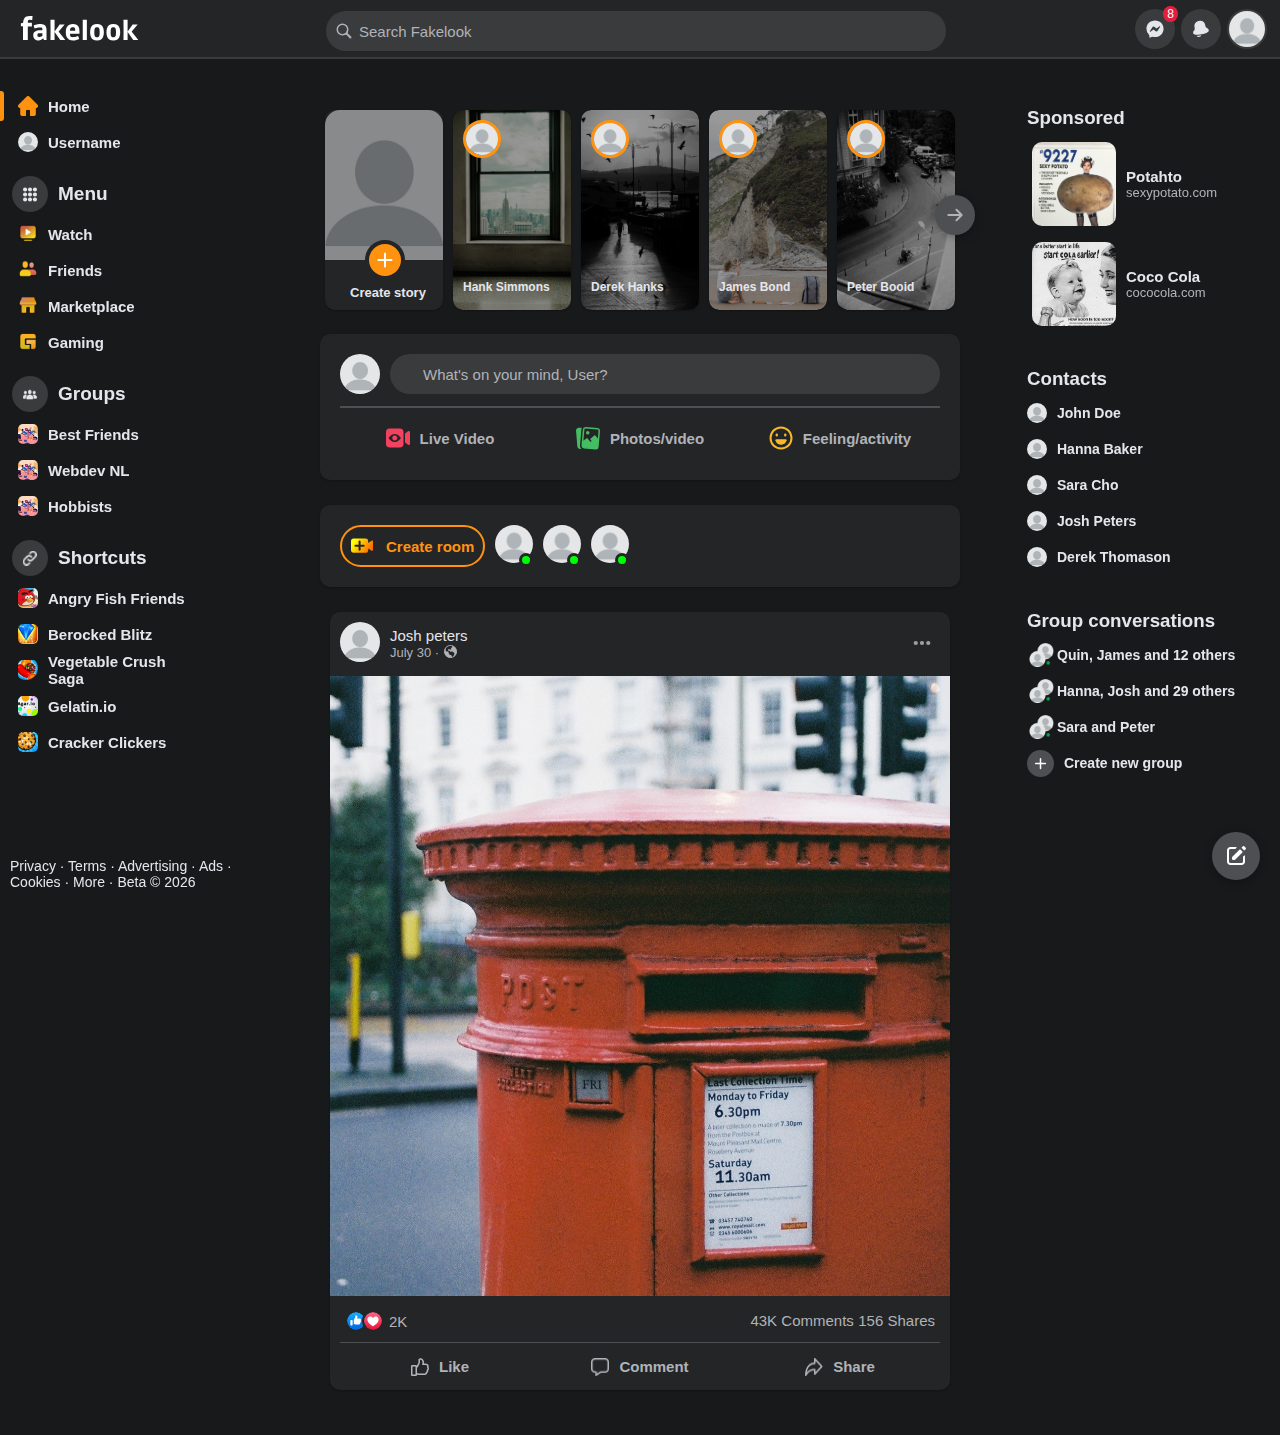
==== commit 36d3fbd8: "Finalised Styling" ====
--- a/pages/fakelook.html
+++ b/pages/fakelook.html
@@ -525,8 +525,9 @@
                         </div>
                         <div id="post-stats">
                             <div id="reaction-items">
-                                <span id="reaction-item">😆</span>
-                                <span id="reaction-item">👍🏾</span>
+                                <img id="reaction-item" src="../images/fakebook/posts/like.svg" alt="Like count" />
+                                <img id="reaction-item" src="../images/fakebook/posts/love.svg" alt="Love count" />
+
                                 <a href="#"><span id="reaction-count">2K</span></a>
                             </div>
                             <div id="interaction-items">
@@ -537,13 +538,24 @@
                         <div id="post-interaction">
                             <ul id="post-interactions">
                                 <li id="post-button">
-                                    <span id="post-button-icon">👍🏾</span><span id="post-button-text">Like</span>
+                                    <img src="../images/fakebook/posts/LikePost.png" alt="Like" id="post-button-icon" />
+                                    <span id="post-button-text"> Like </span>
                                 </li>
                                 <li id="post-button">
-                                    <span id="post-button-icon">💬</span><span id="post-button-text">Comment</span>
+                                    <img
+                                        src="../images/fakebook/posts/CommentPost.png"
+                                        alt="Comment"
+                                        id="post-button-icon"
+                                    />
+                                    <span id="post-button-text"> Comment </span>
                                 </li>
                                 <li id="post-button">
-                                    <span id="post-button-icon">📭</span><span id="post-button-text">Share</span>
+                                    <img
+                                        src="../images/fakebook/posts//SharePost.png"
+                                        alt="Share"
+                                        id="post-button-icon"
+                                    />
+                                    <span id="post-button-text"> Share </span>
                                 </li>
                             </ul>
                         </div>
--- a/styles/fakelook.css
+++ b/styles/fakelook.css
@@ -10,6 +10,8 @@
     --accent-color: #ff930f;
     --accent-color-light: #fff95b;
     --filter-primary-icon: invert(89%) sepia(6%) hue-rotate(185deg);
+    --filter-secondary-text: brightness(0) saturate(100%) invert(79%) sepia(6%) saturate(200%) hue-rotate(179deg)
+        brightness(92%) contrast(86%);
     --shadow-color: rgba(0, 0, 0, 0.264);
 }
 
@@ -733,7 +735,7 @@
 #room-container #rounded-btn {
     height: 42px;
     border-radius: 45px;
-    width: 165px;
+    width: 145px;
     display: flex;
     align-items: center;
     justify-content: space-around;
@@ -742,7 +744,12 @@
     border: 2px solid var(--accent-color);
     font-weight: 500;
     font-size: 15px;
+    font-weight: 600;
     margin-right: 10px;
+}
+
+#room-container #rounded-btn:hover {
+    background-color: var(--secondary-color);
 }
 
 #room-container #rounded-btn img {
@@ -859,6 +866,83 @@
     object-fit: cover;
 }
 
+#post-stats {
+    display: flex;
+    align-items: center;
+    justify-content: space-between;
+    margin-left: 10px;
+    margin-right: 10px;
+    padding: 10px 5px;
+    border-bottom: 1px solid var(--secondary-color-light);
+    text-decoration: none;
+}
+
+#post-stats a {
+    color: var(--secondary-text);
+    font-size: 15px;
+}
+
+#post-stats a:hover {
+    text-decoration: underline;
+}
+
+#reaction-items {
+    display: flex;
+    justify-content: start;
+    align-items: center;
+}
+
+#reaction-item {
+    width: 18px;
+    height: 18px;
+    border: 2px solid var(--nav-bar-background);
+    border-radius: 100%;
+    cursor: pointer;
+}
+
+#reaction-item:nth-child(2) {
+    position: relative;
+    left: -5px;
+}
+
+#post-interactions {
+    list-style: none;
+    display: flex;
+    justify-content: space-evenly;
+    align-items: center;
+    margin-left: 10px;
+    margin-right: 10px;
+}
+
+#post-button {
+    height: 39px;
+    width: 100%;
+    display: flex;
+    align-items: center;
+    justify-content: center;
+    cursor: pointer;
+    margin: 4px;
+    border-radius: 5px;
+    font-size: 15px;
+    font-weight: 600;
+    color: var(--secondary-text);
+}
+
+#post-button:hover {
+    background-color: var(--secondary-color);
+}
+
+#post-button-text {
+    padding-left: 5px;
+}
+
+#post-button-icon {
+    width: 18px;
+    height: 18px;
+    filter: var(--filter-secondary-text);
+    padding-right: 5px;
+}
+
 /* #endregion */
 
 /* #region Footer */
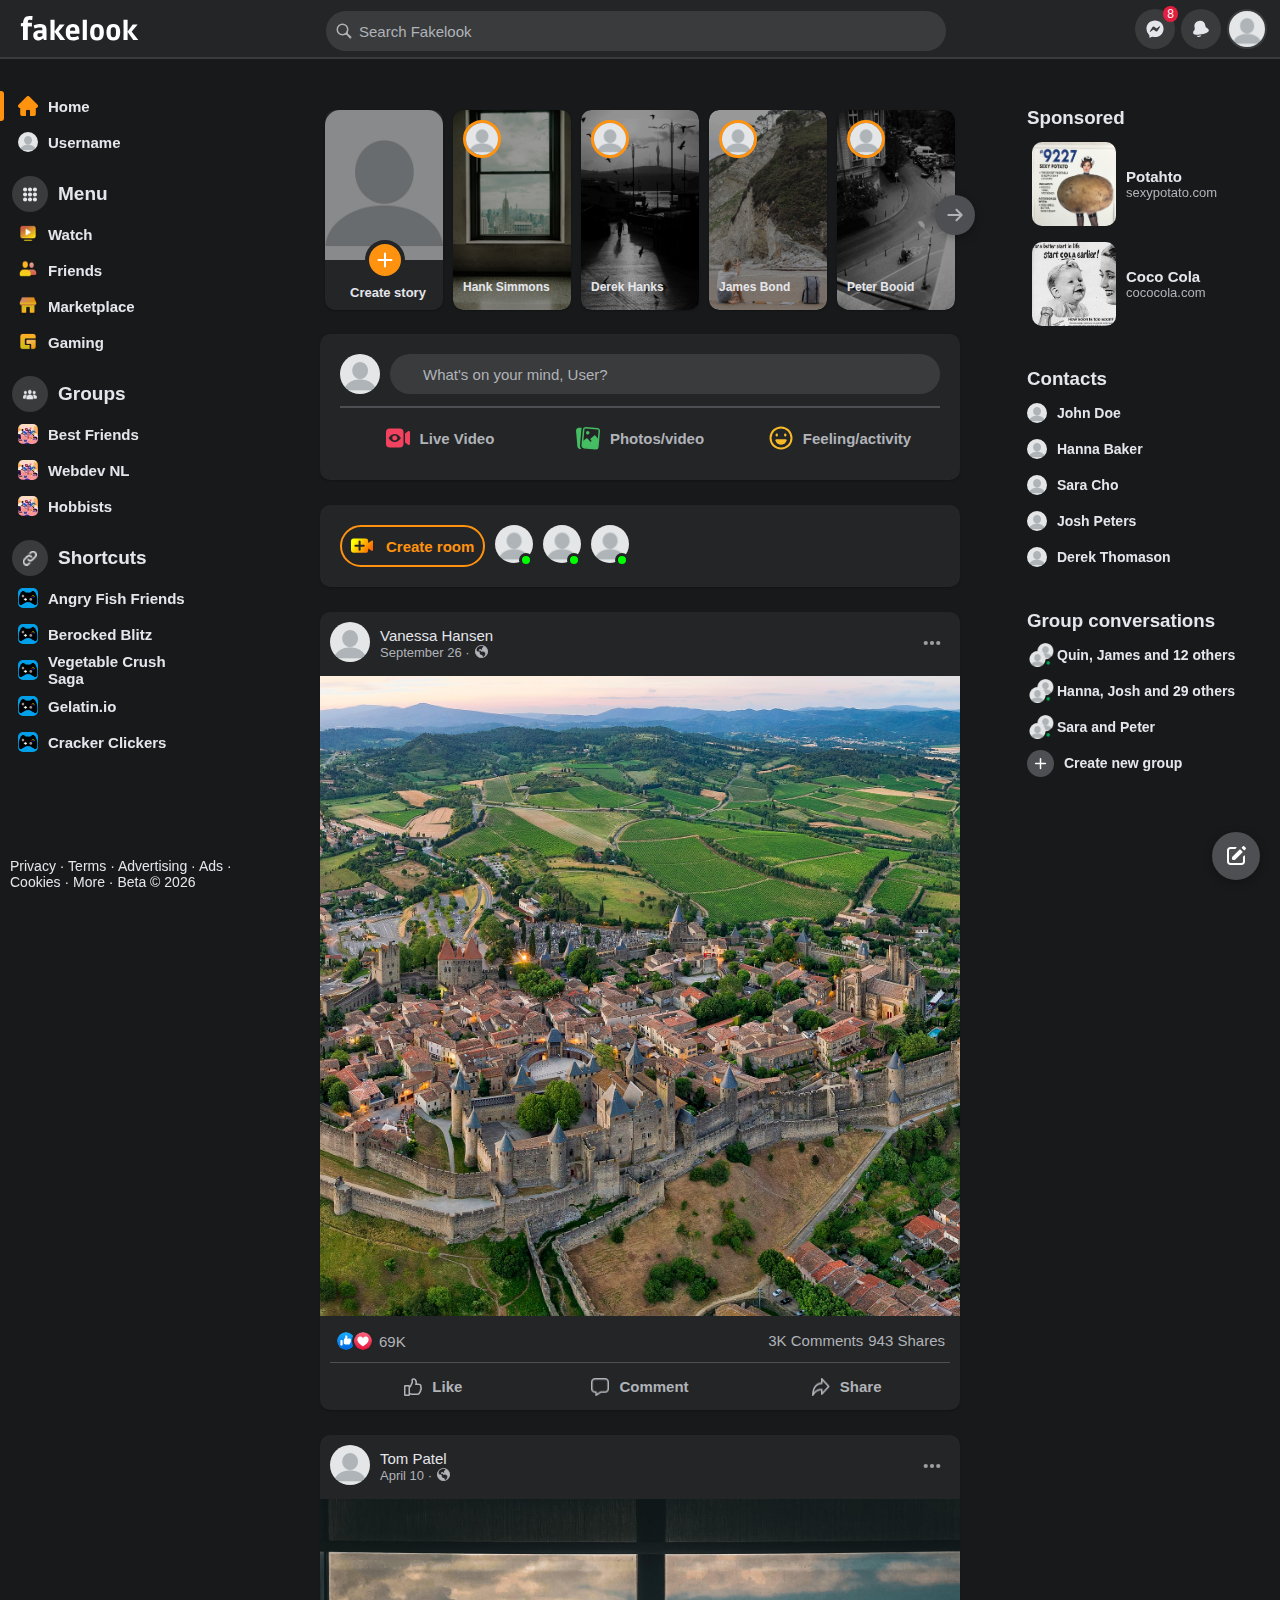
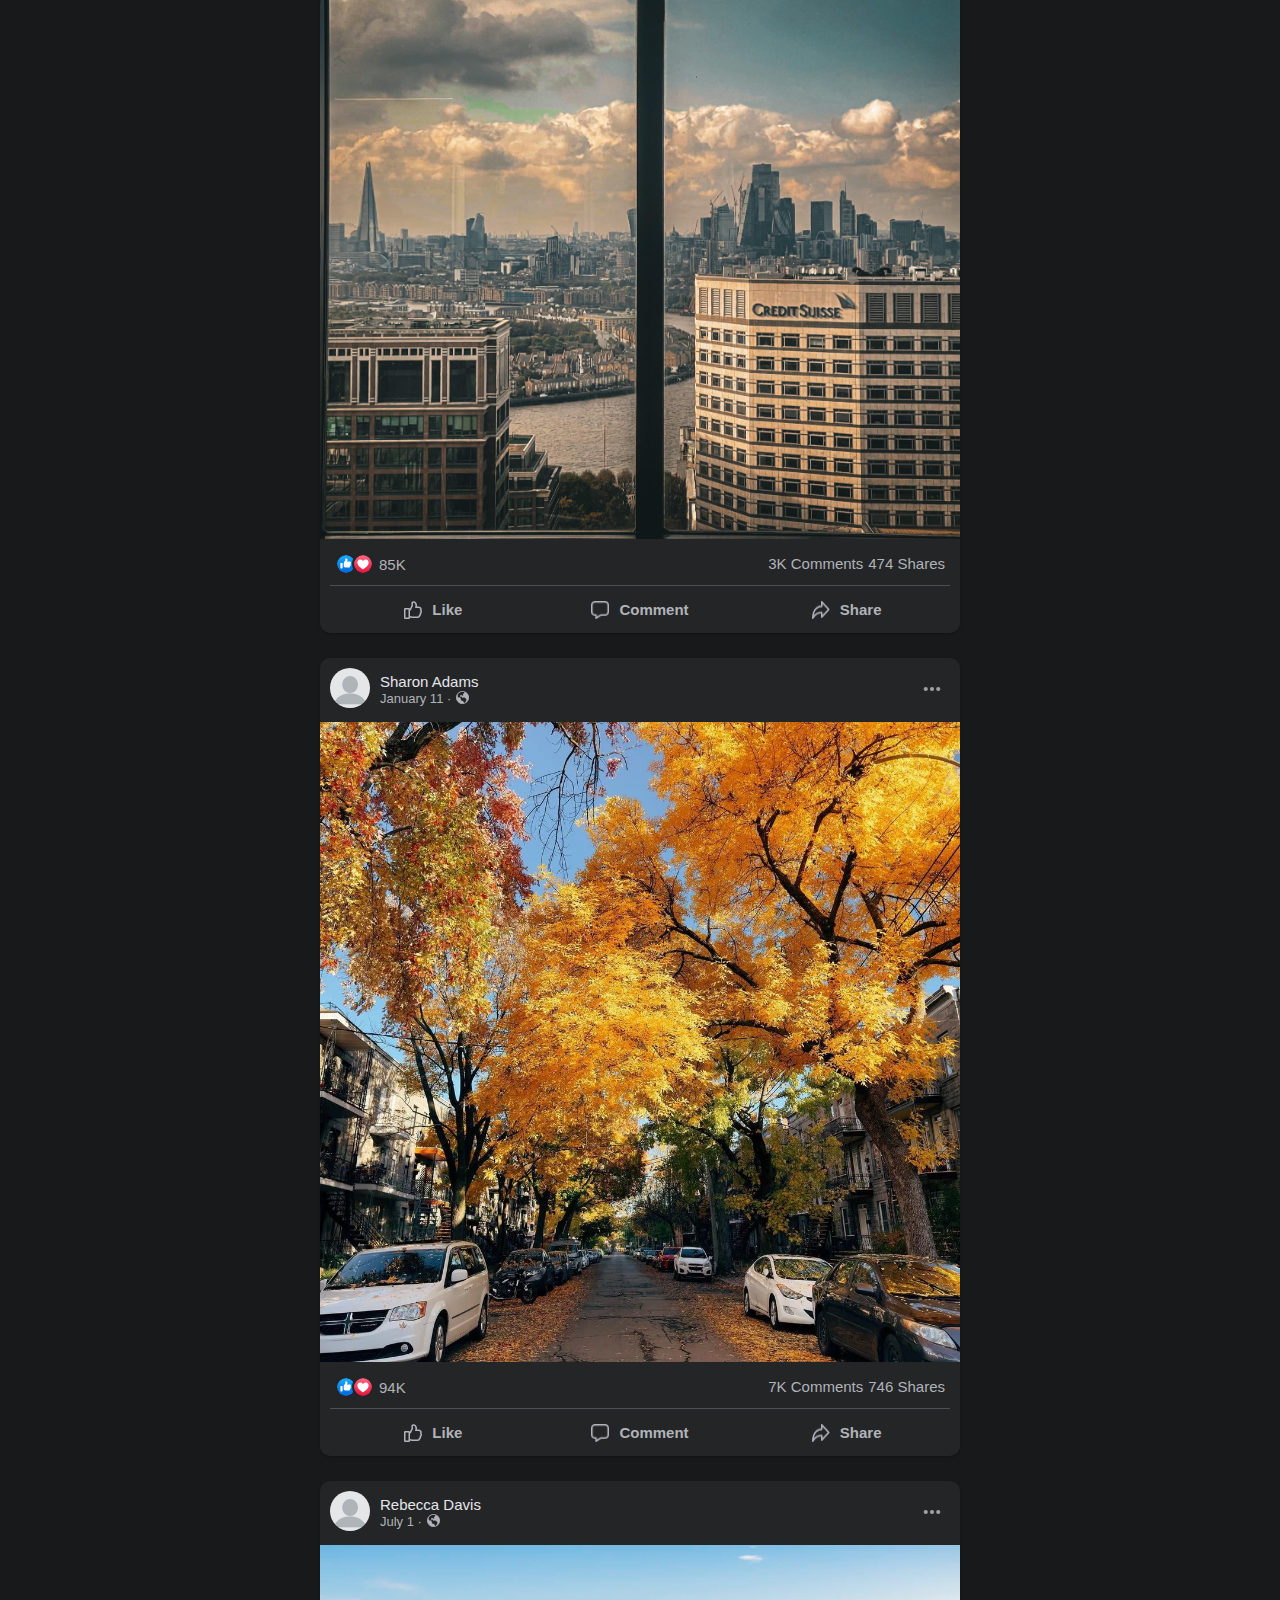
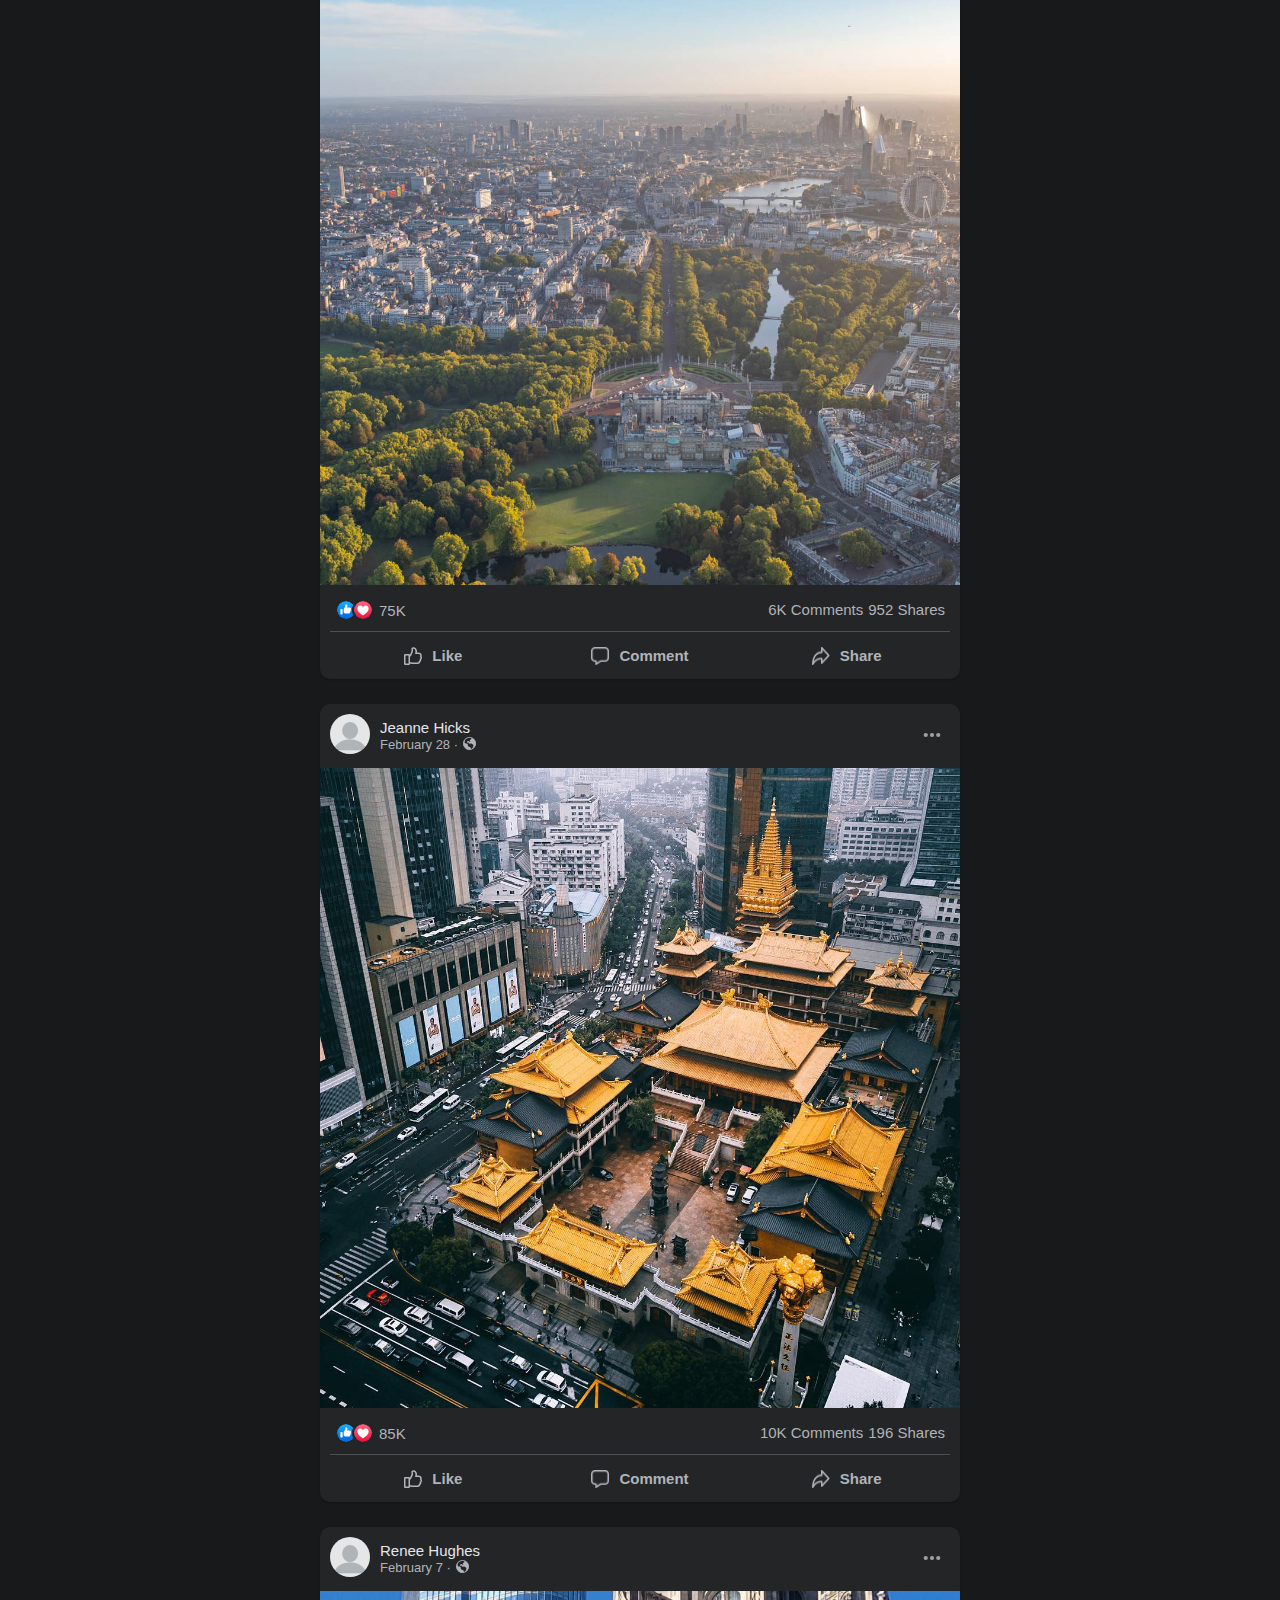
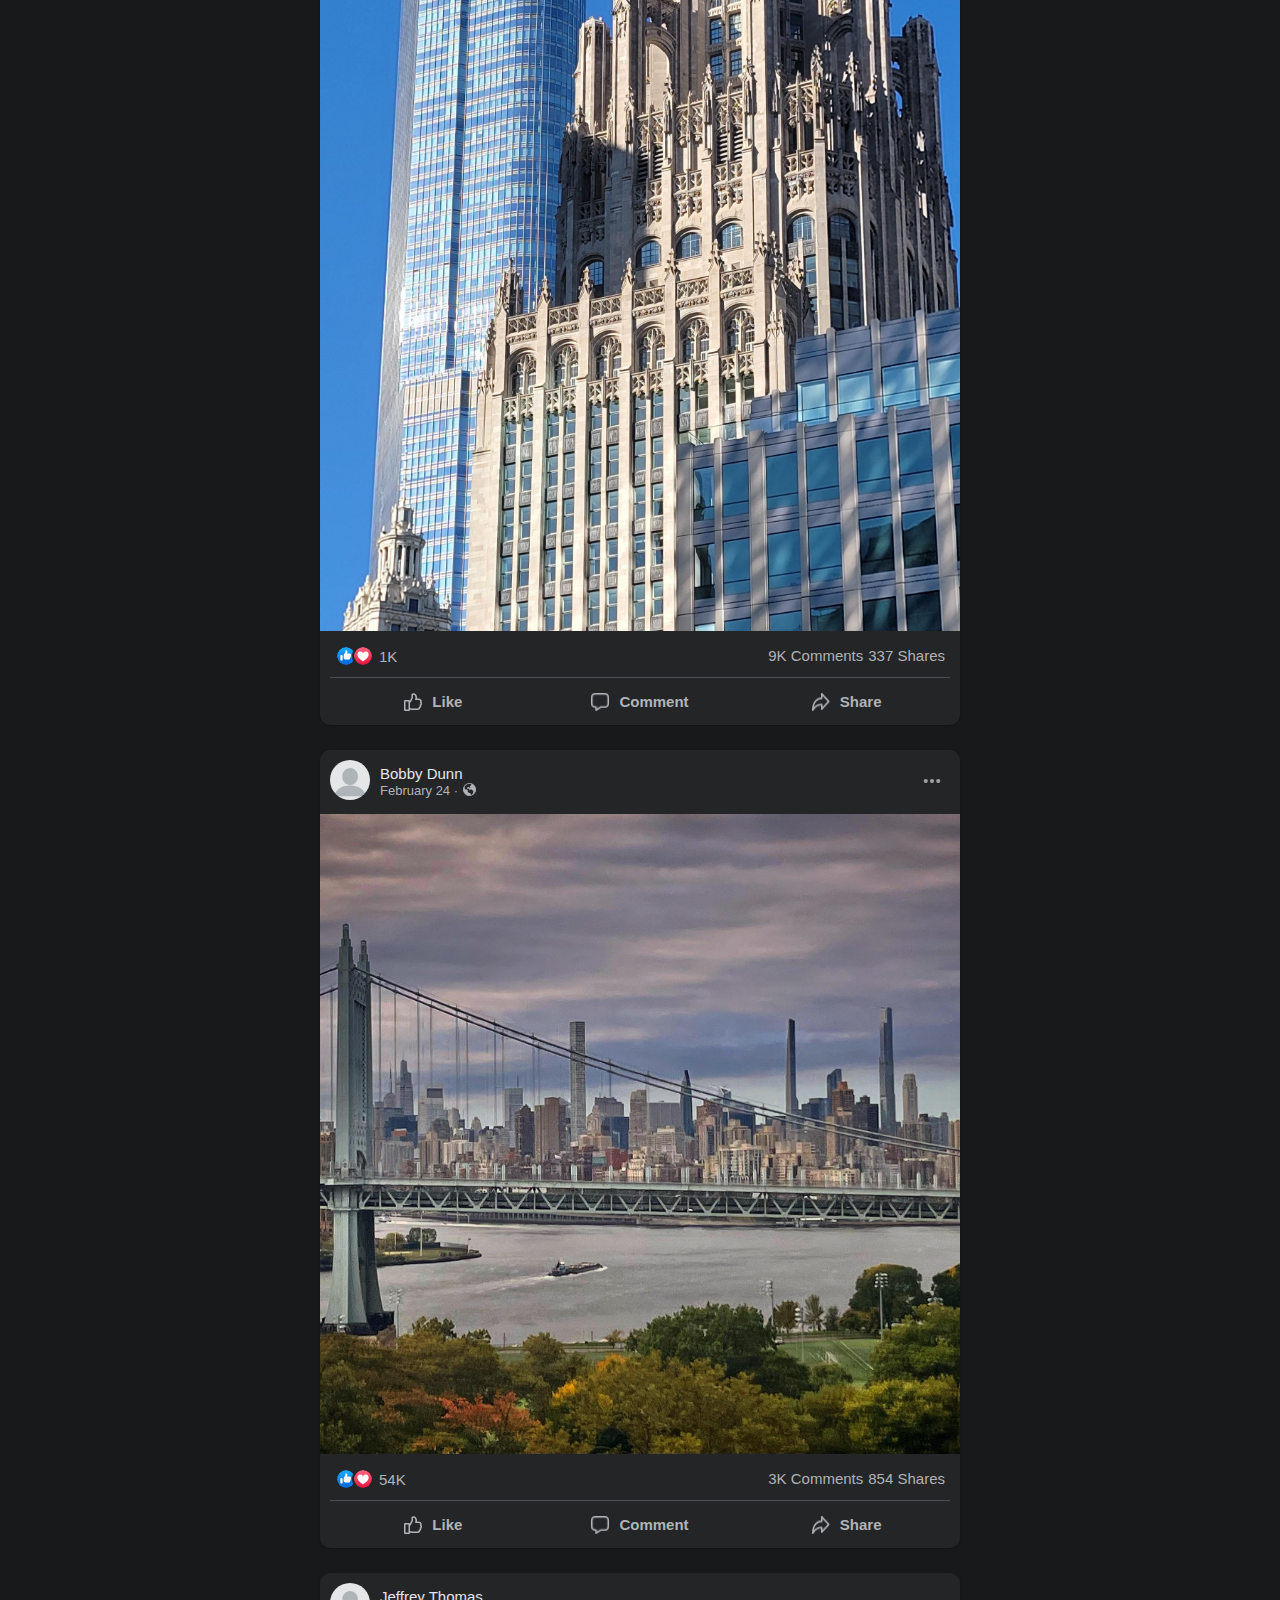
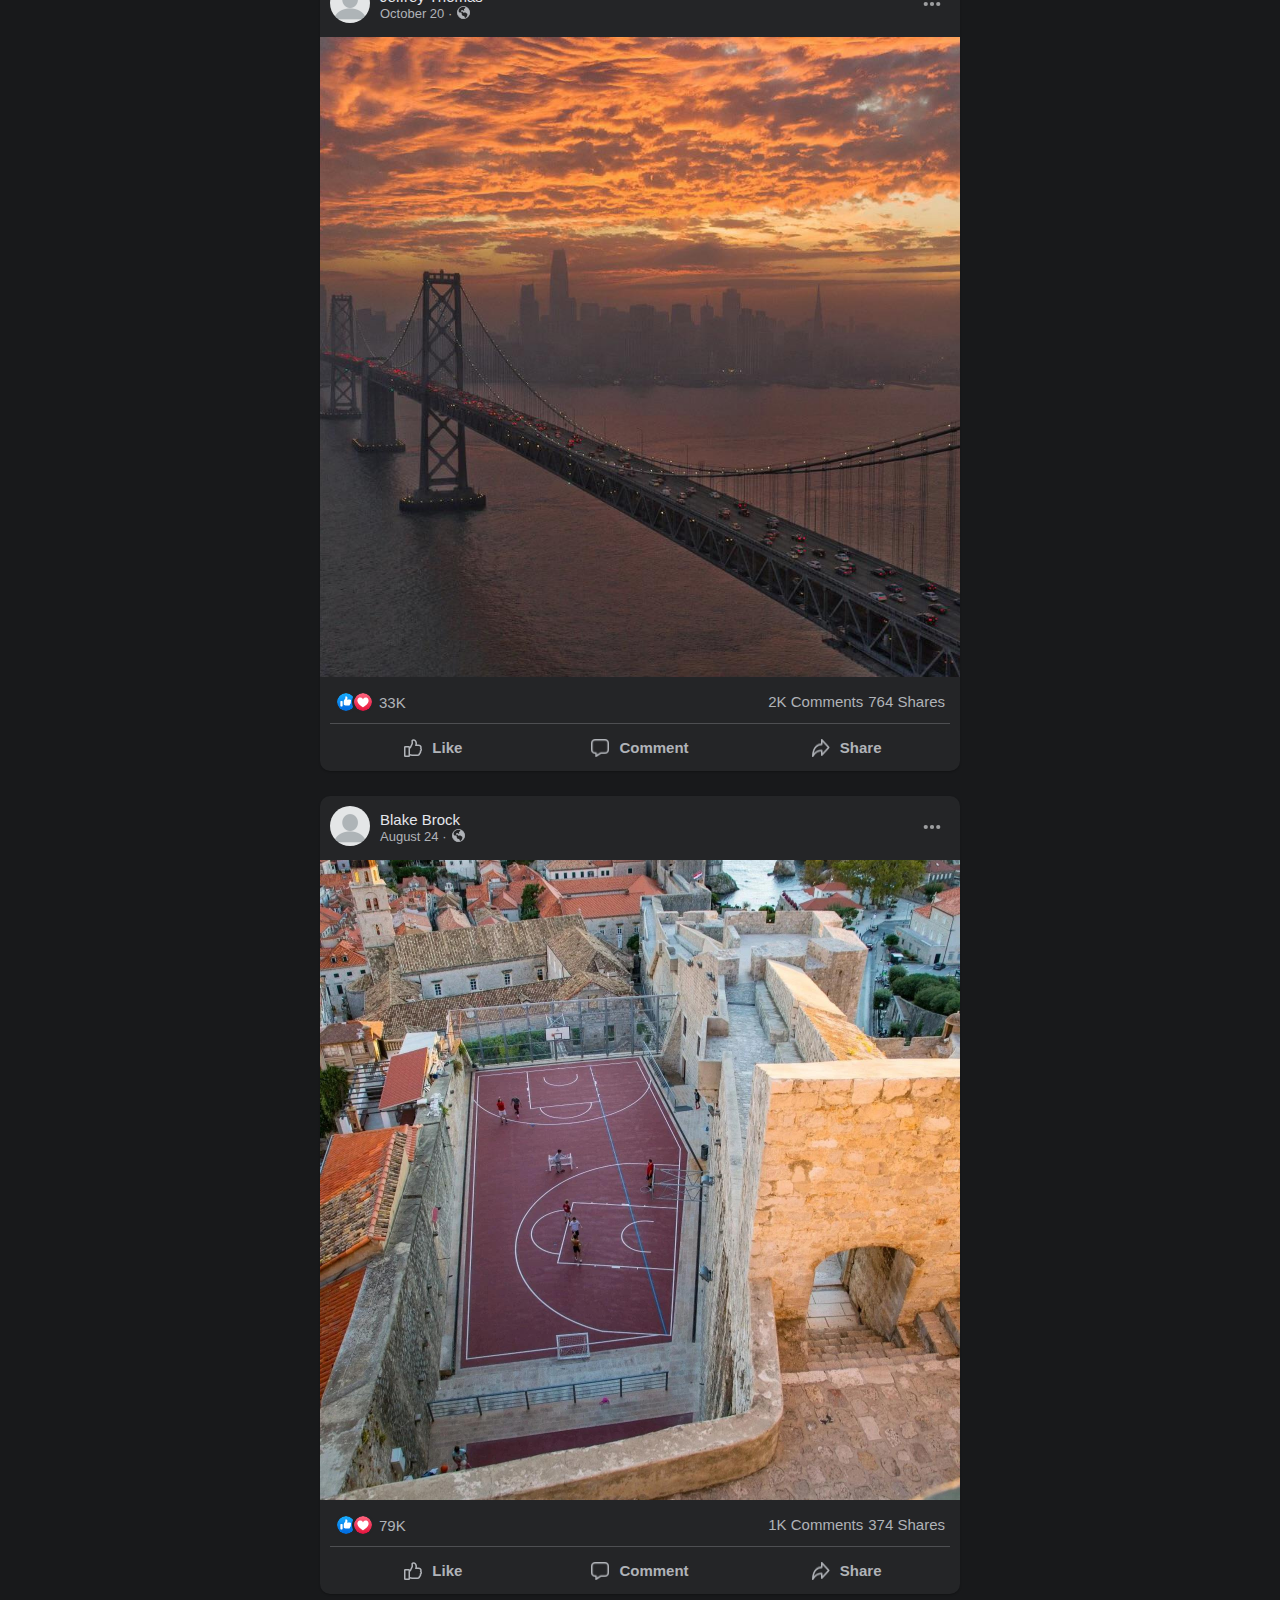
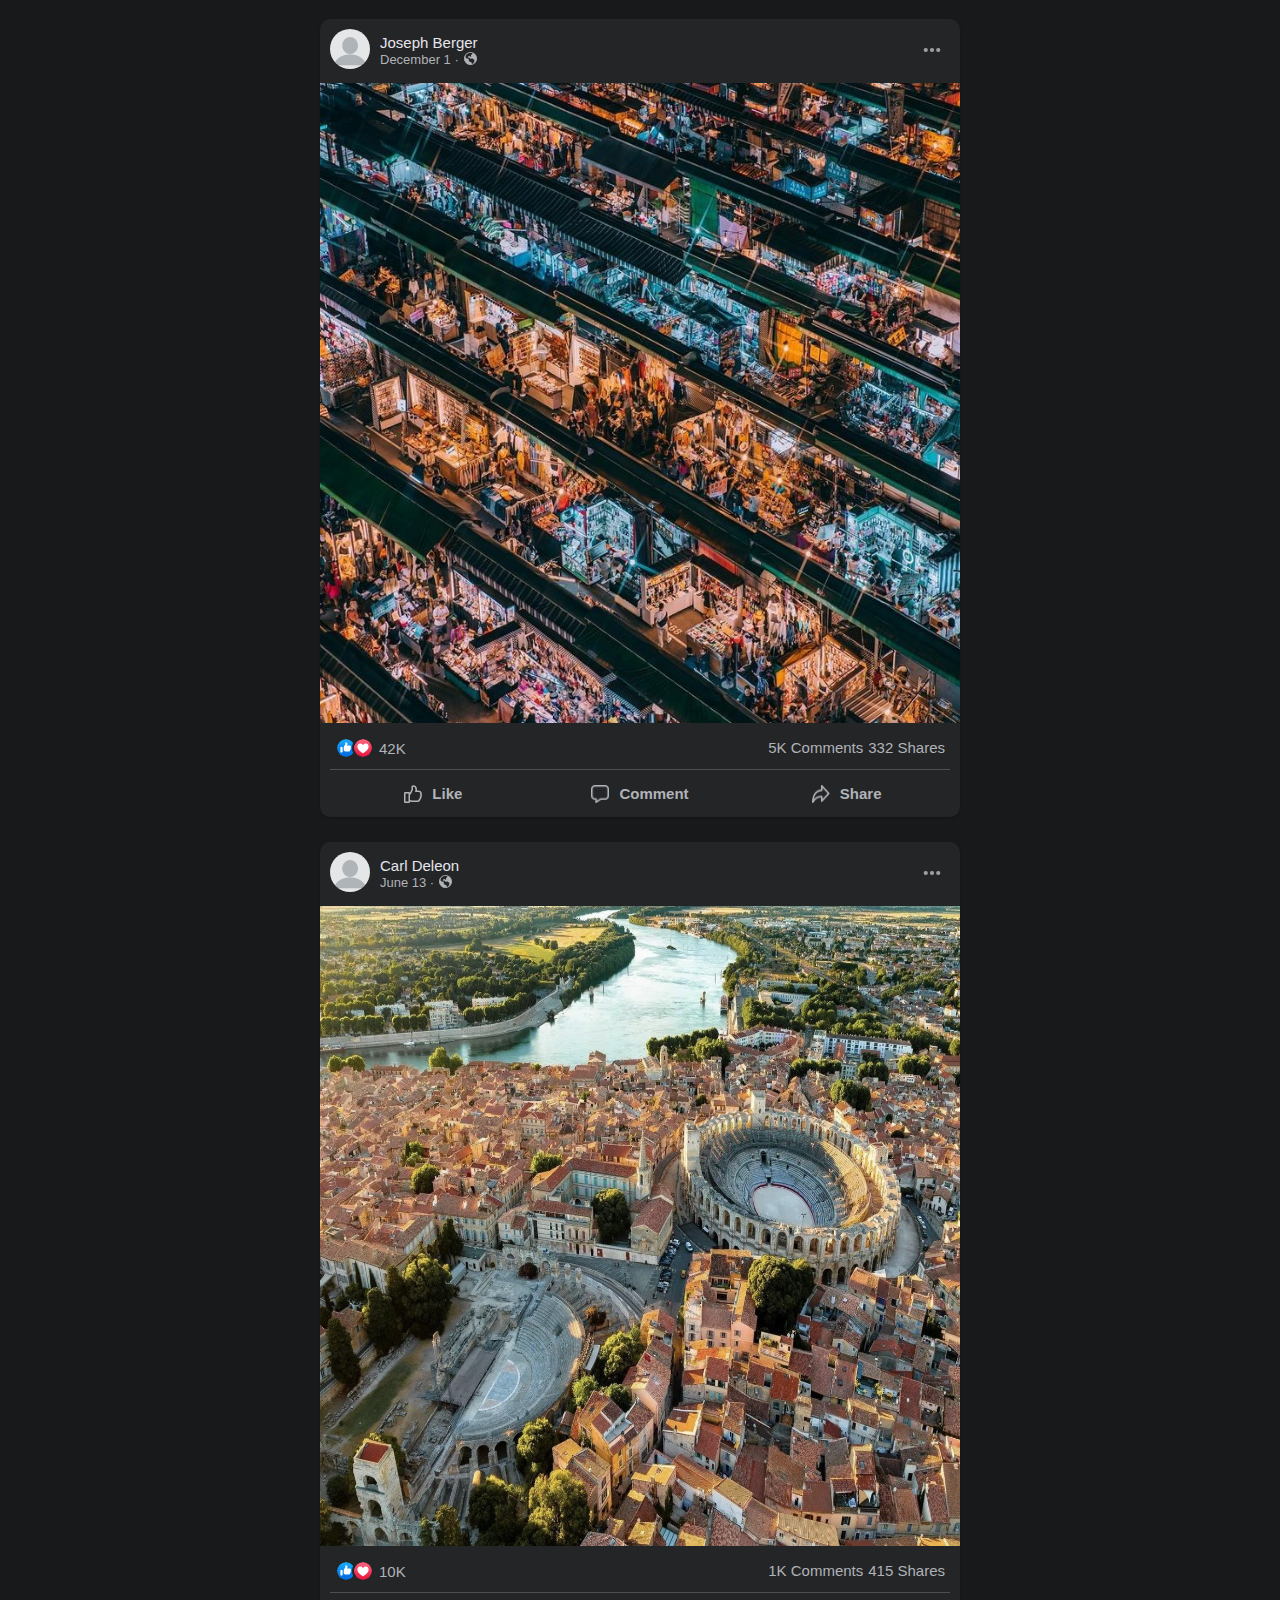
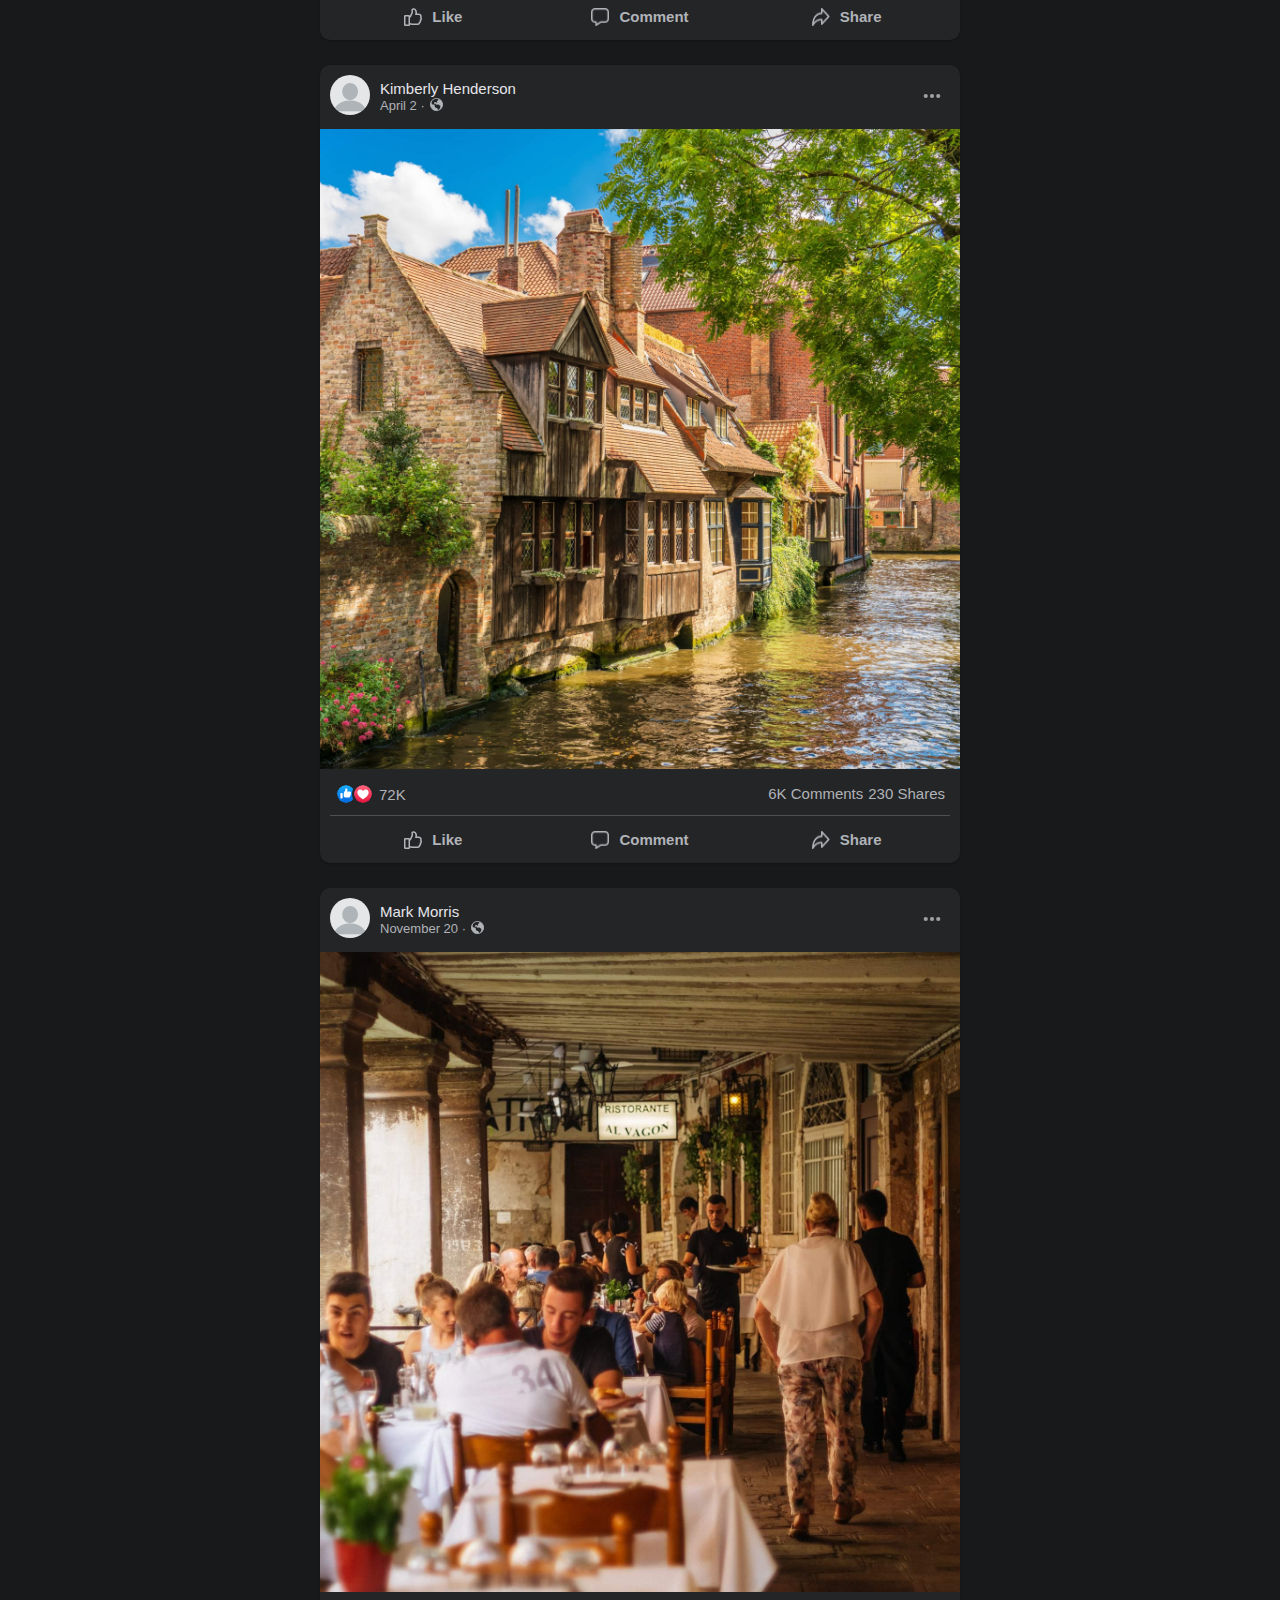
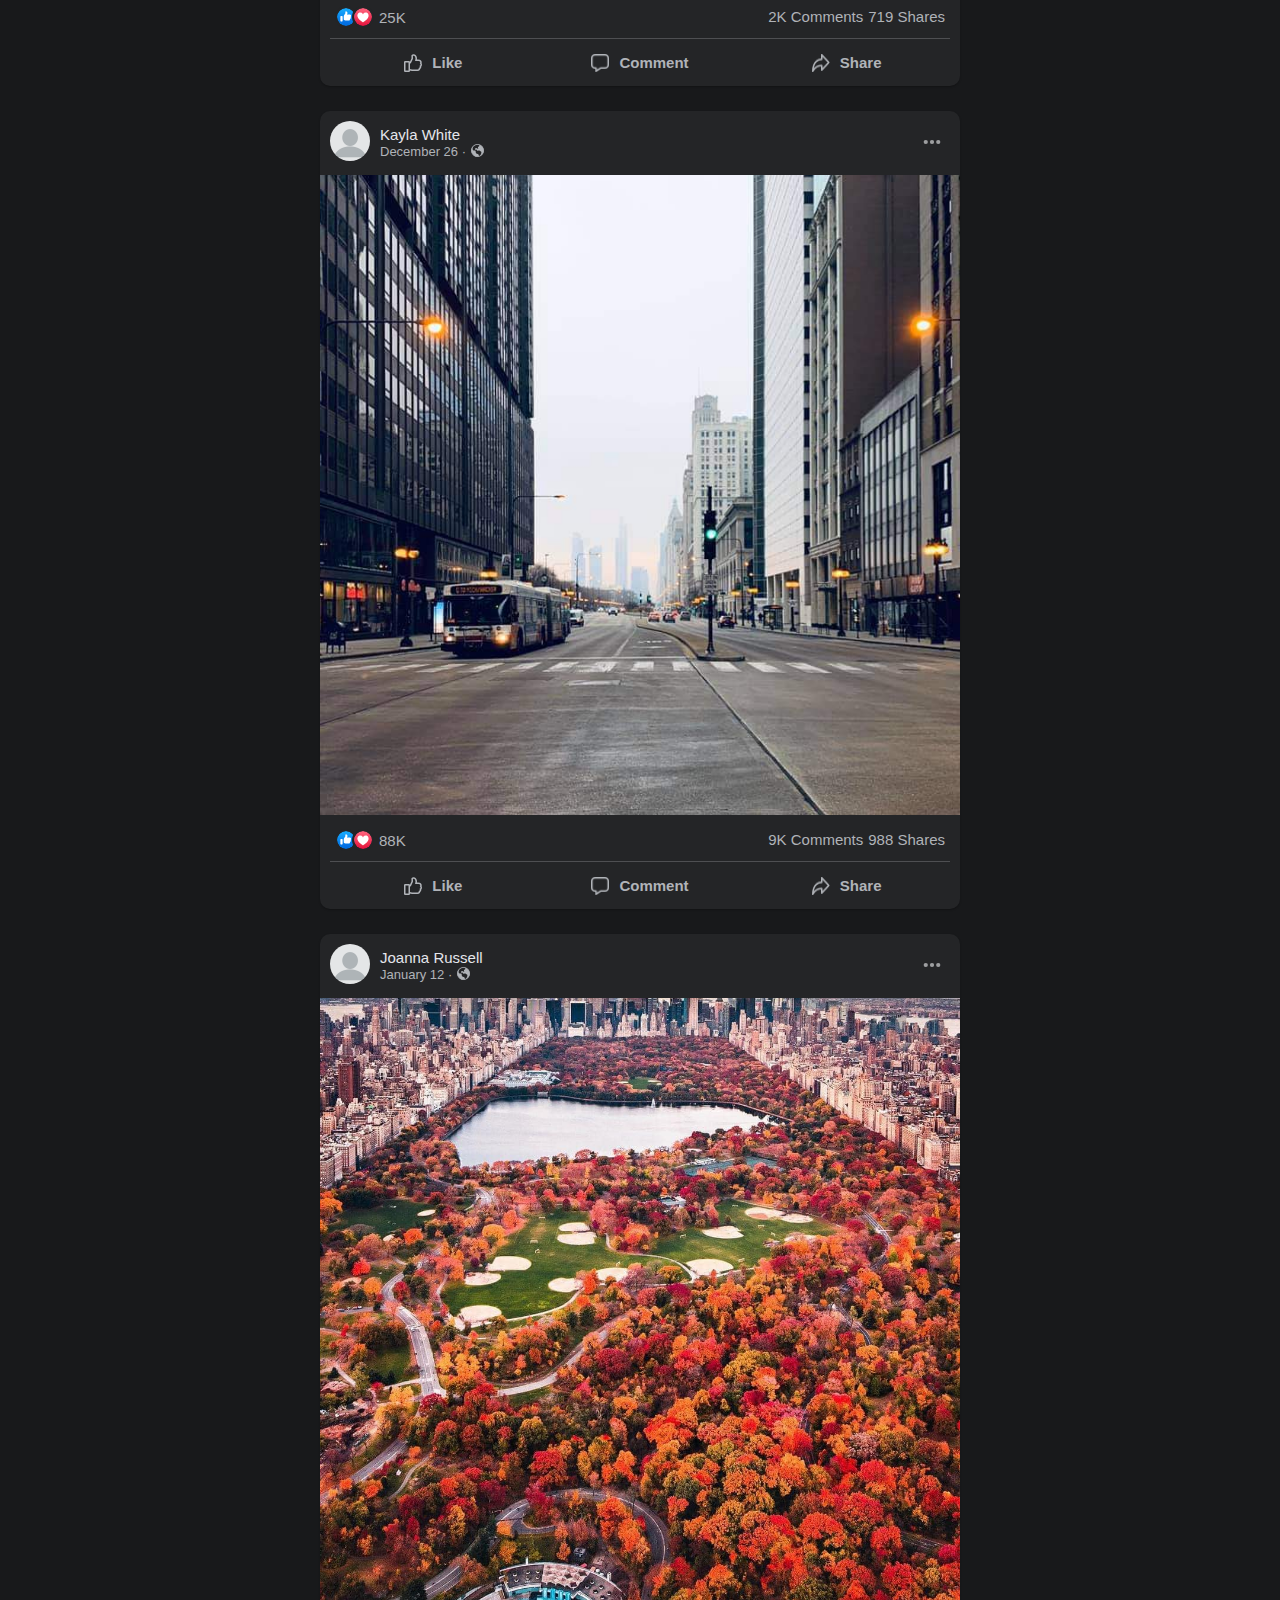
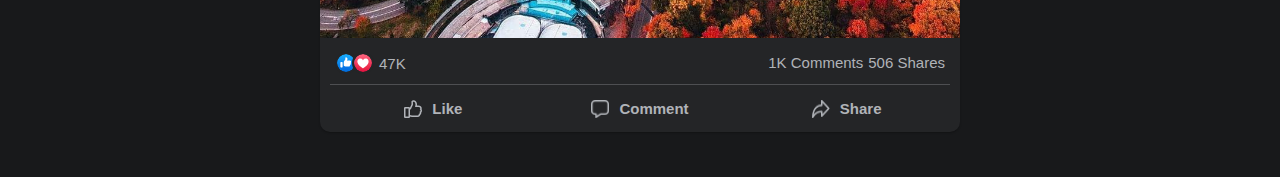
==== commit dfa7fc9f: "Finished fakelook" ====
--- a/pages/fakelook.html
+++ b/pages/fakelook.html
@@ -9,6 +9,7 @@
         <link rel="stylesheet" href="../styles/fakelook.css" />
         <script src="../javascript/fakelook.js" defer></script>
         <meta name="viewport" content="width=device-width, initial-scale=1.0" />
+        <meta name="color-scheme" content="dark" />
         <title>Fakelook</title>
     </head>
     <body>
@@ -198,7 +199,7 @@
                                 <img
                                     class="rounded-semi"
                                     id="item-icon"
-                                    src="../images/fakebook/shortcuts/angry-fish-friends.png"
+                                    src="../images/fakebook/shortcuts/game.jpg"
                                     alt="group-1"
                                 />
                                 <span id="item-title">Angry Fish Friends</span>
@@ -209,7 +210,7 @@
                                 <img
                                     class="rounded-semi"
                                     id="item-icon"
-                                    src="../images/fakebook/shortcuts/berocked-blitz.png"
+                                    src="../images/fakebook/shortcuts/game.jpg"
                                     alt="group-1"
                                 />
                                 <span id="item-title">Berocked Blitz</span>
@@ -220,7 +221,7 @@
                                 <img
                                     class="rounded-semi"
                                     id="item-icon"
-                                    src="../images/fakebook/shortcuts/vegetable-crush.png"
+                                    src="../images/fakebook/shortcuts/game.jpg"
                                     alt="group-1"
                                 />
                                 <span id="item-title">Vegetable Crush Saga</span>
@@ -231,7 +232,7 @@
                                 <img
                                     class="rounded-semi"
                                     id="item-icon"
-                                    src="../images/fakebook/shortcuts/gelatin.io.png"
+                                    src="../images/fakebook/shortcuts/game.jpg"
                                     alt="group-1"
                                 />
                                 <span id="item-title">Gelatin.io</span>
@@ -242,7 +243,7 @@
                                 <img
                                     class="rounded-semi"
                                     id="item-icon"
-                                    src="../images/fakebook/shortcuts/cracker.png"
+                                    src="../images/fakebook/shortcuts/game.jpg"
                                     alt="group-1"
                                 />
                                 <span id="item-title">Cracker Clickers</span>
@@ -495,7 +496,7 @@
                     </a>
                 </div>
                 <div id="posts-container">
-                    <article id="post">
+                    <!-- <article id="post">
                         <div id="post-header">
                             <div id="post-personal">
                                 <a href="#">
@@ -516,7 +517,7 @@
                                     </div>
                                 </div>
                             </div>
-                            <button id="post-options" aria-label="post-options">
+                            <button id="post-options">
                                 <img src="../images/fakebook/posts/see-more.svg" alt="see more" />
                             </button>
                         </div>
@@ -530,6 +531,7 @@
 
                                 <a href="#"><span id="reaction-count">2K</span></a>
                             </div>
+
                             <div id="interaction-items">
                                 <a href="#"><span id="comment-stats">43K Comments</span></a>
                                 <a href="#"><span id="share-stats">156 Shares</span></a>
@@ -559,7 +561,7 @@
                                 </li>
                             </ul>
                         </div>
-                    </article>
+                    </article> -->
                 </div>
             </section>
         </div>
--- a/styles/fakelook.css
+++ b/styles/fakelook.css
@@ -786,7 +786,7 @@
 #post {
     background-color: var(--nav-bar-background);
     width: 60vw;
-    max-width: 620px;
+    max-width: 640px;
 
     border-radius: 10px;
     box-shadow: 0 1px 2px var(--shadow-color);
@@ -877,6 +877,10 @@
     text-decoration: none;
 }
 
+#comment-stats {
+    padding-right: 5px;
+}
+
 #post-stats a {
     color: var(--secondary-text);
     font-size: 15px;
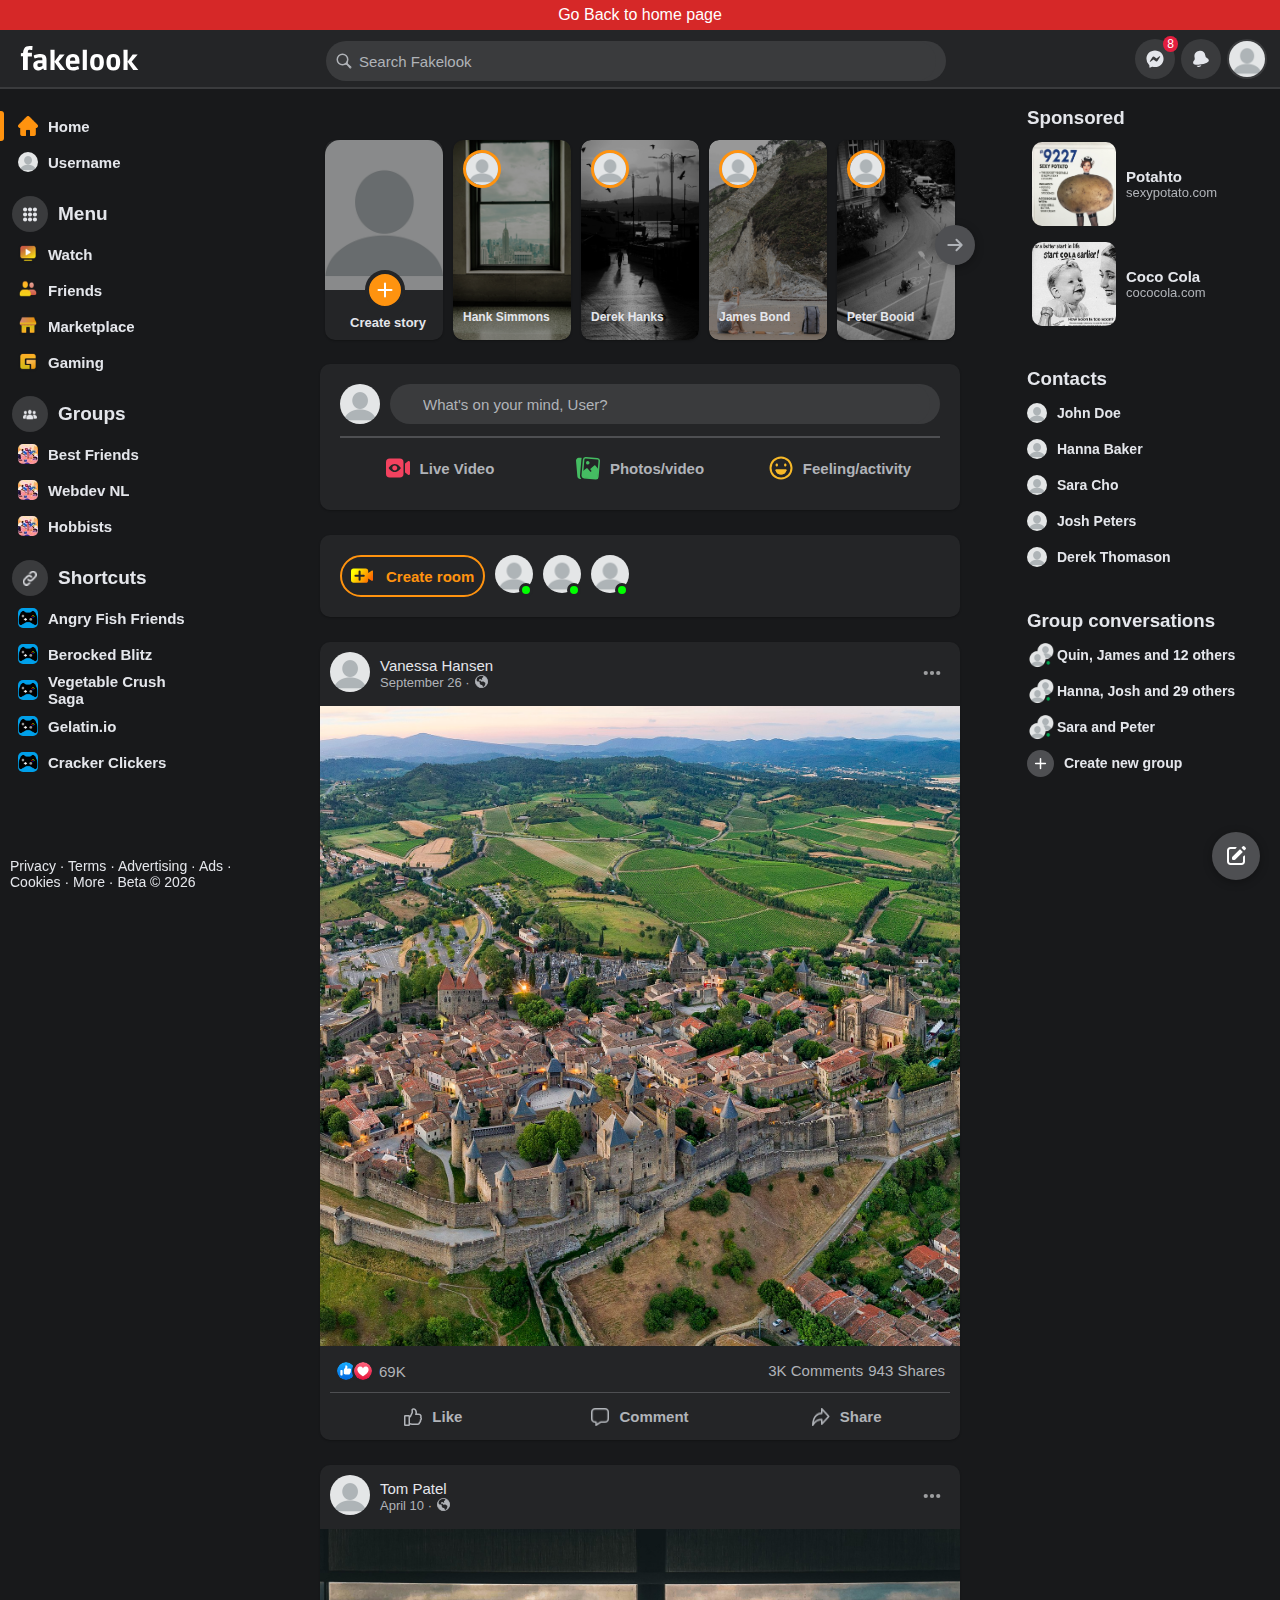
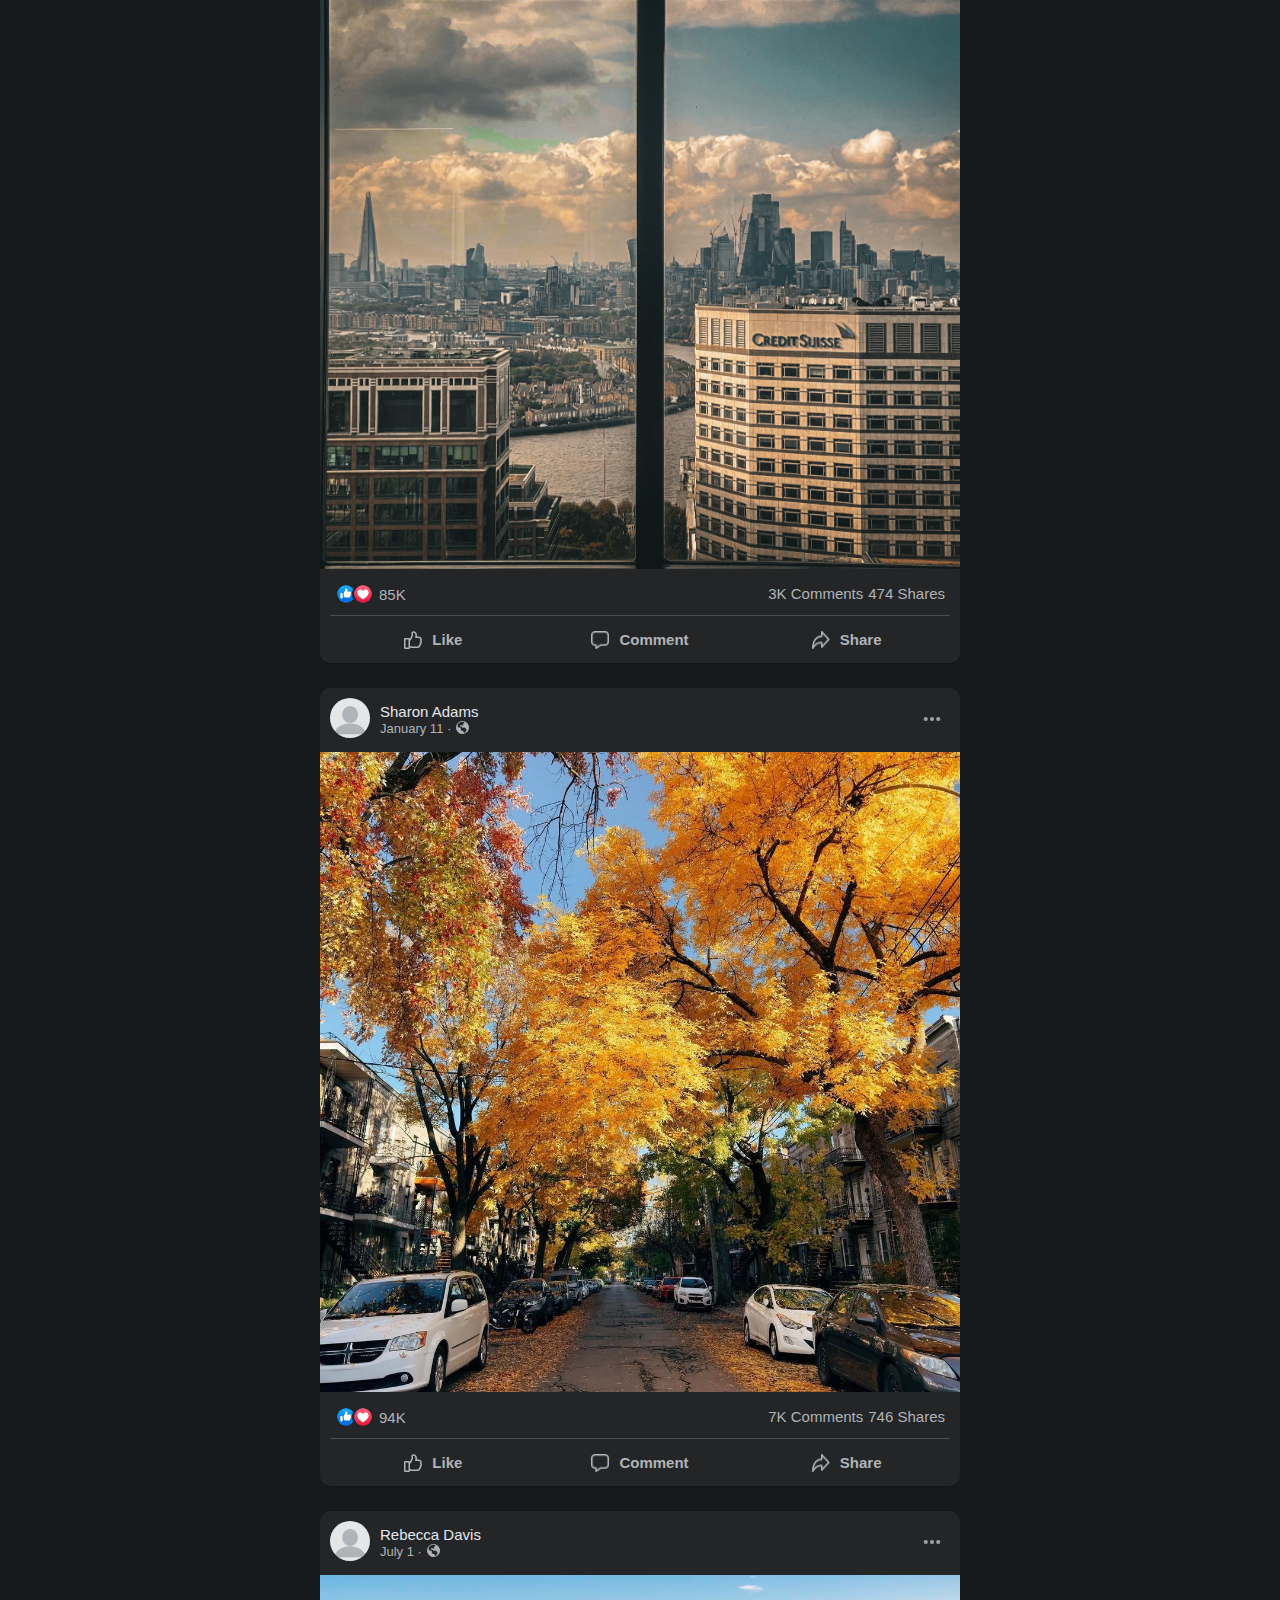
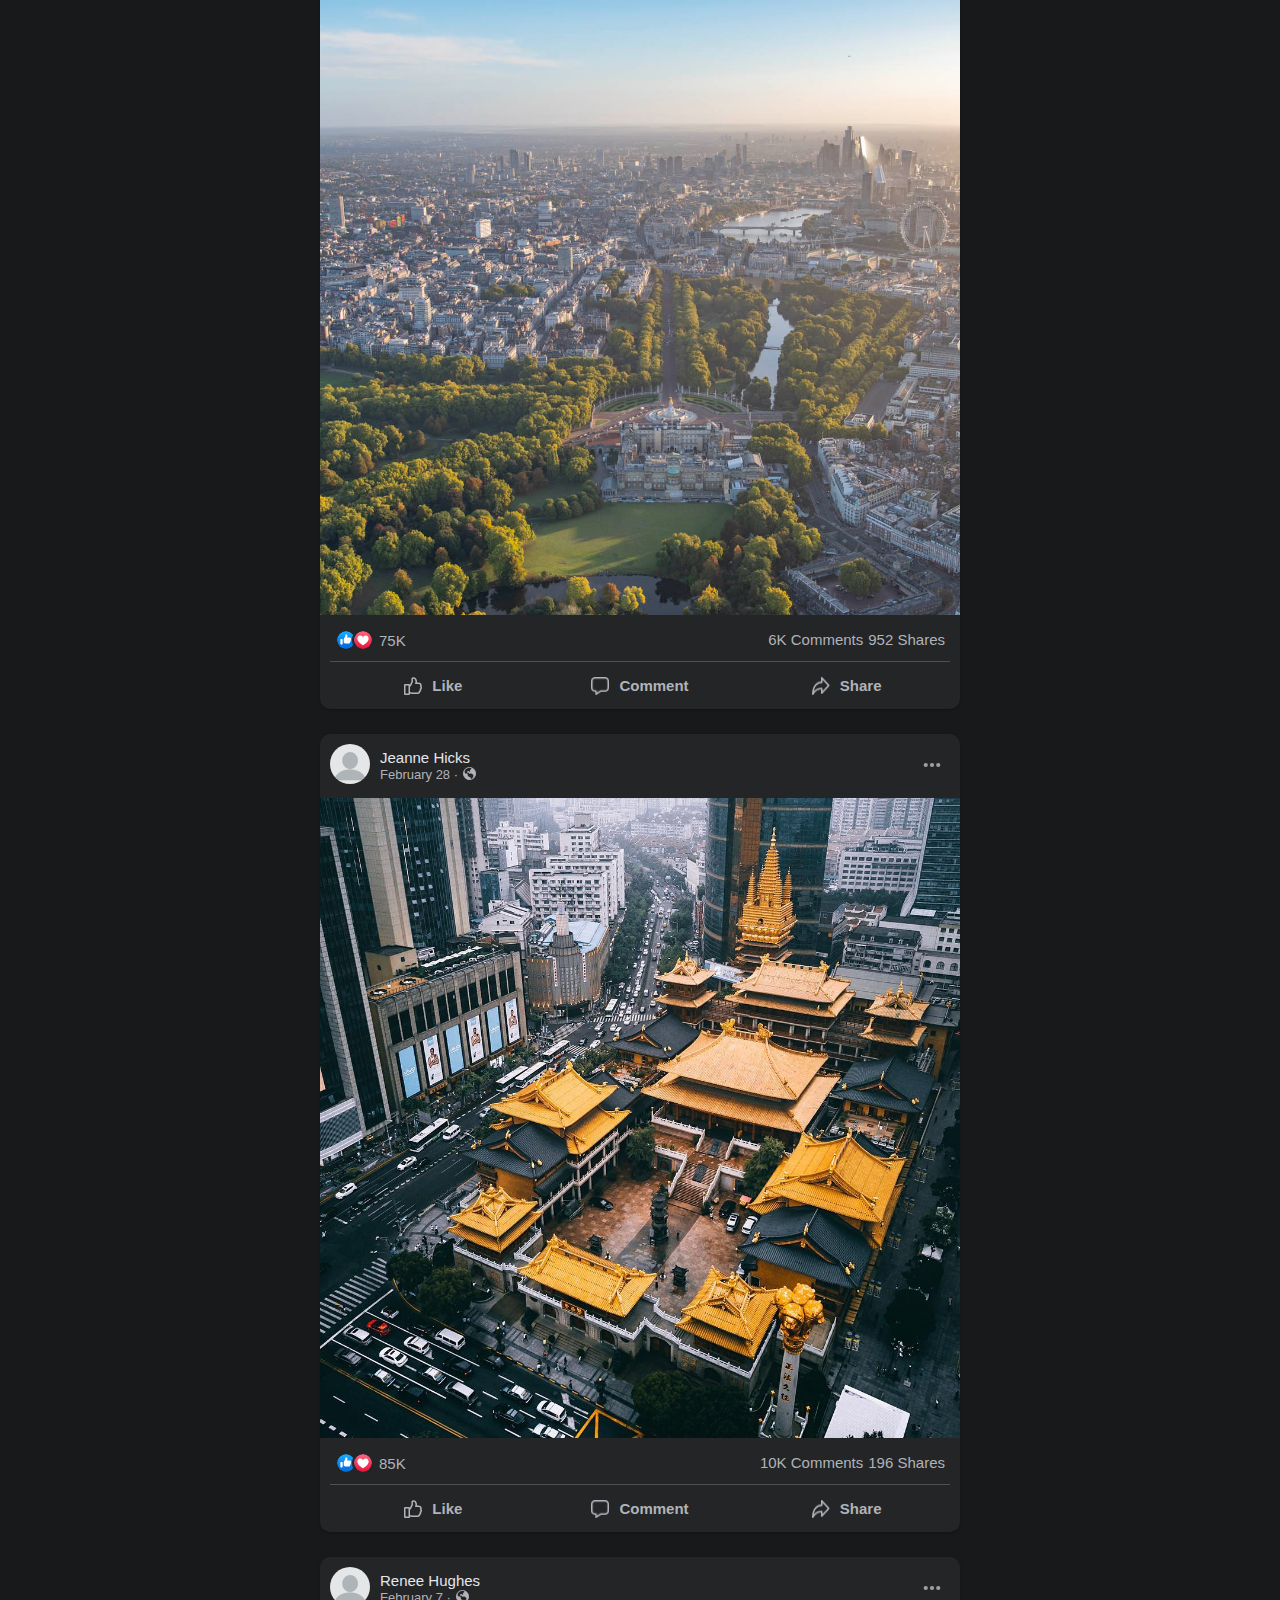
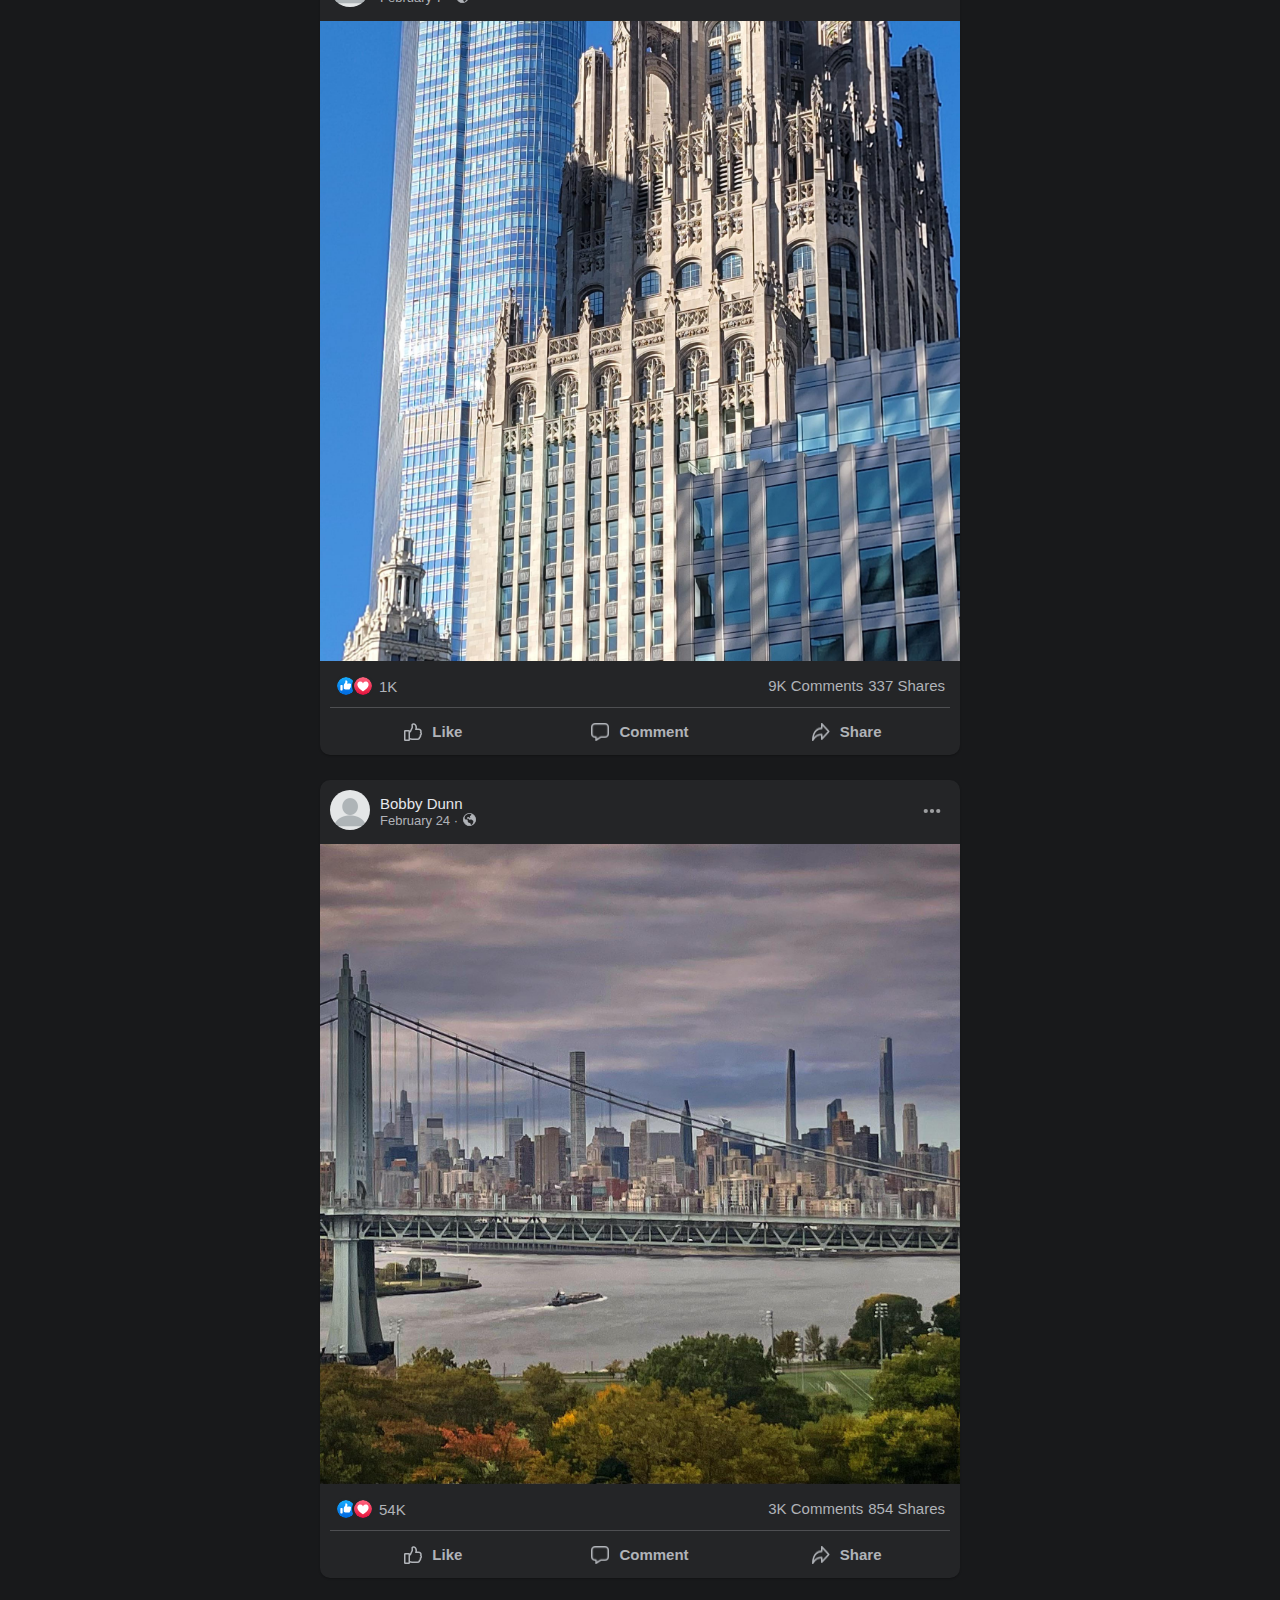
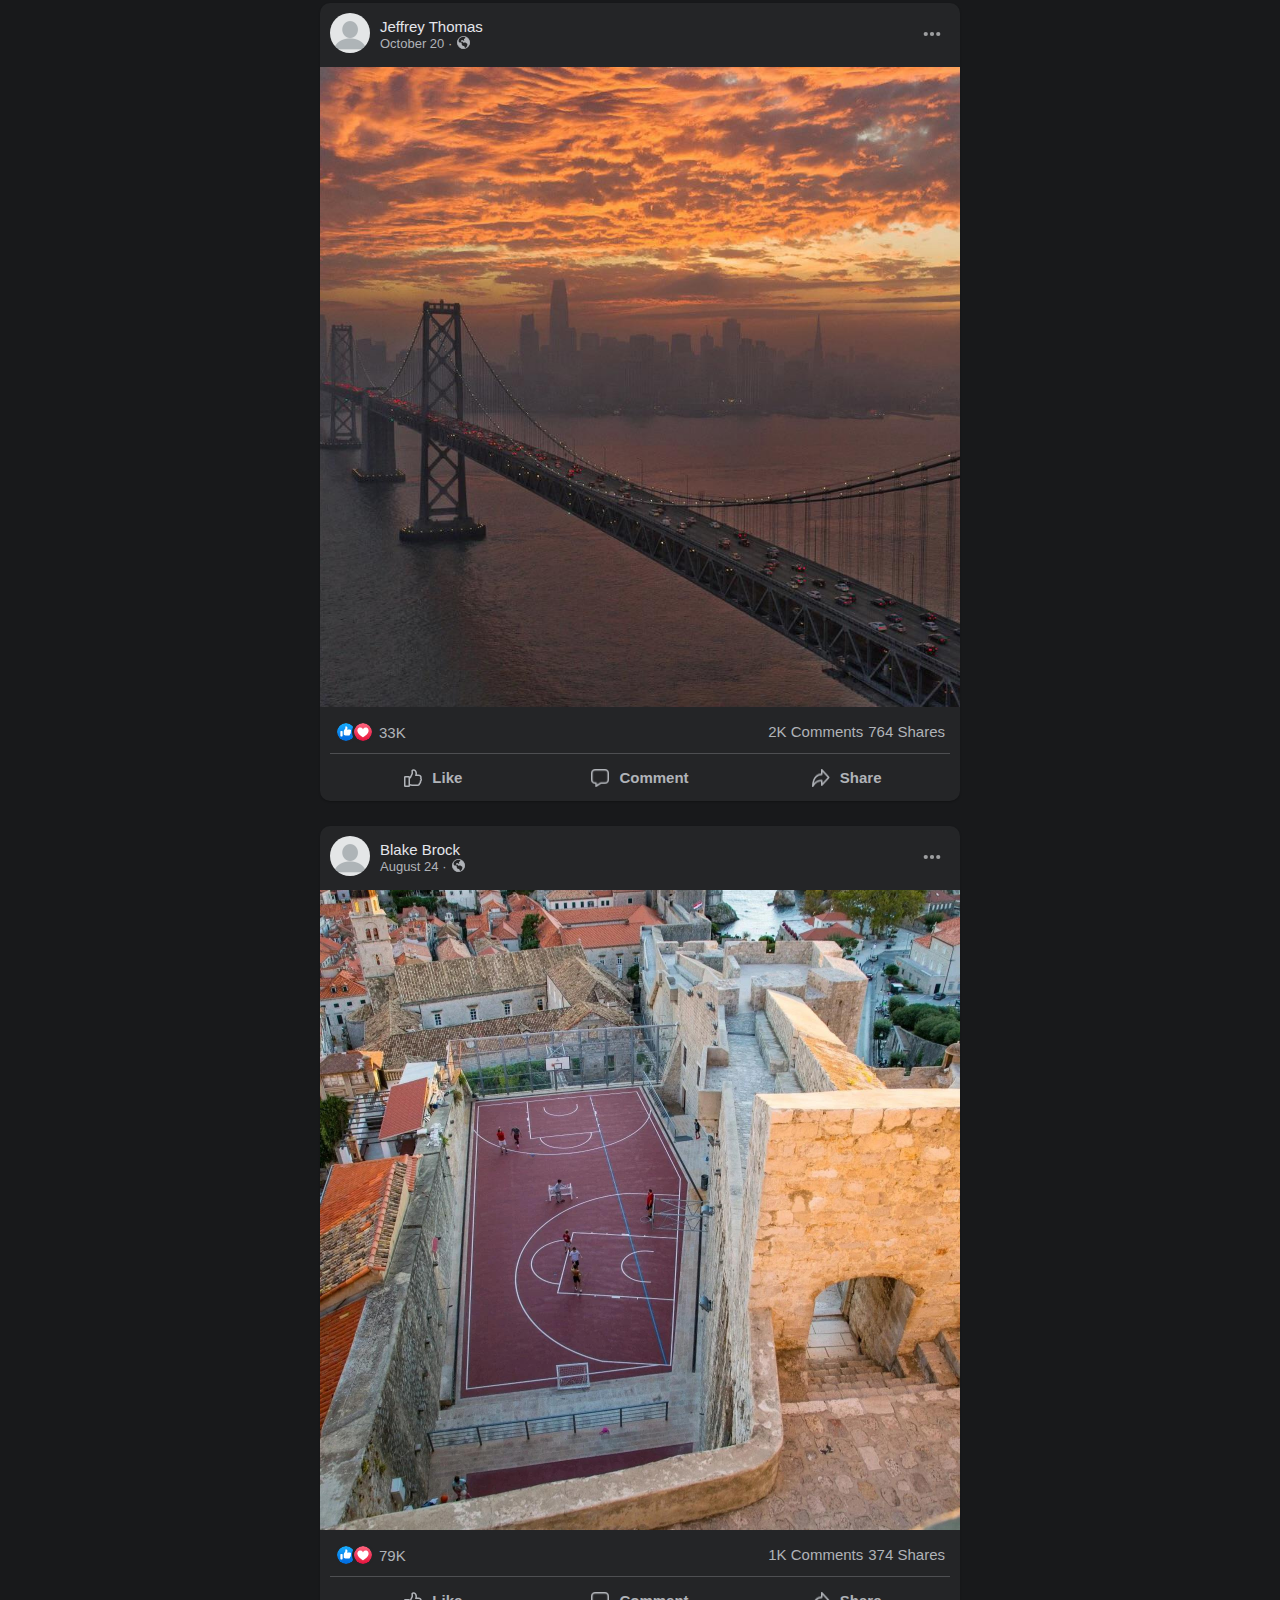
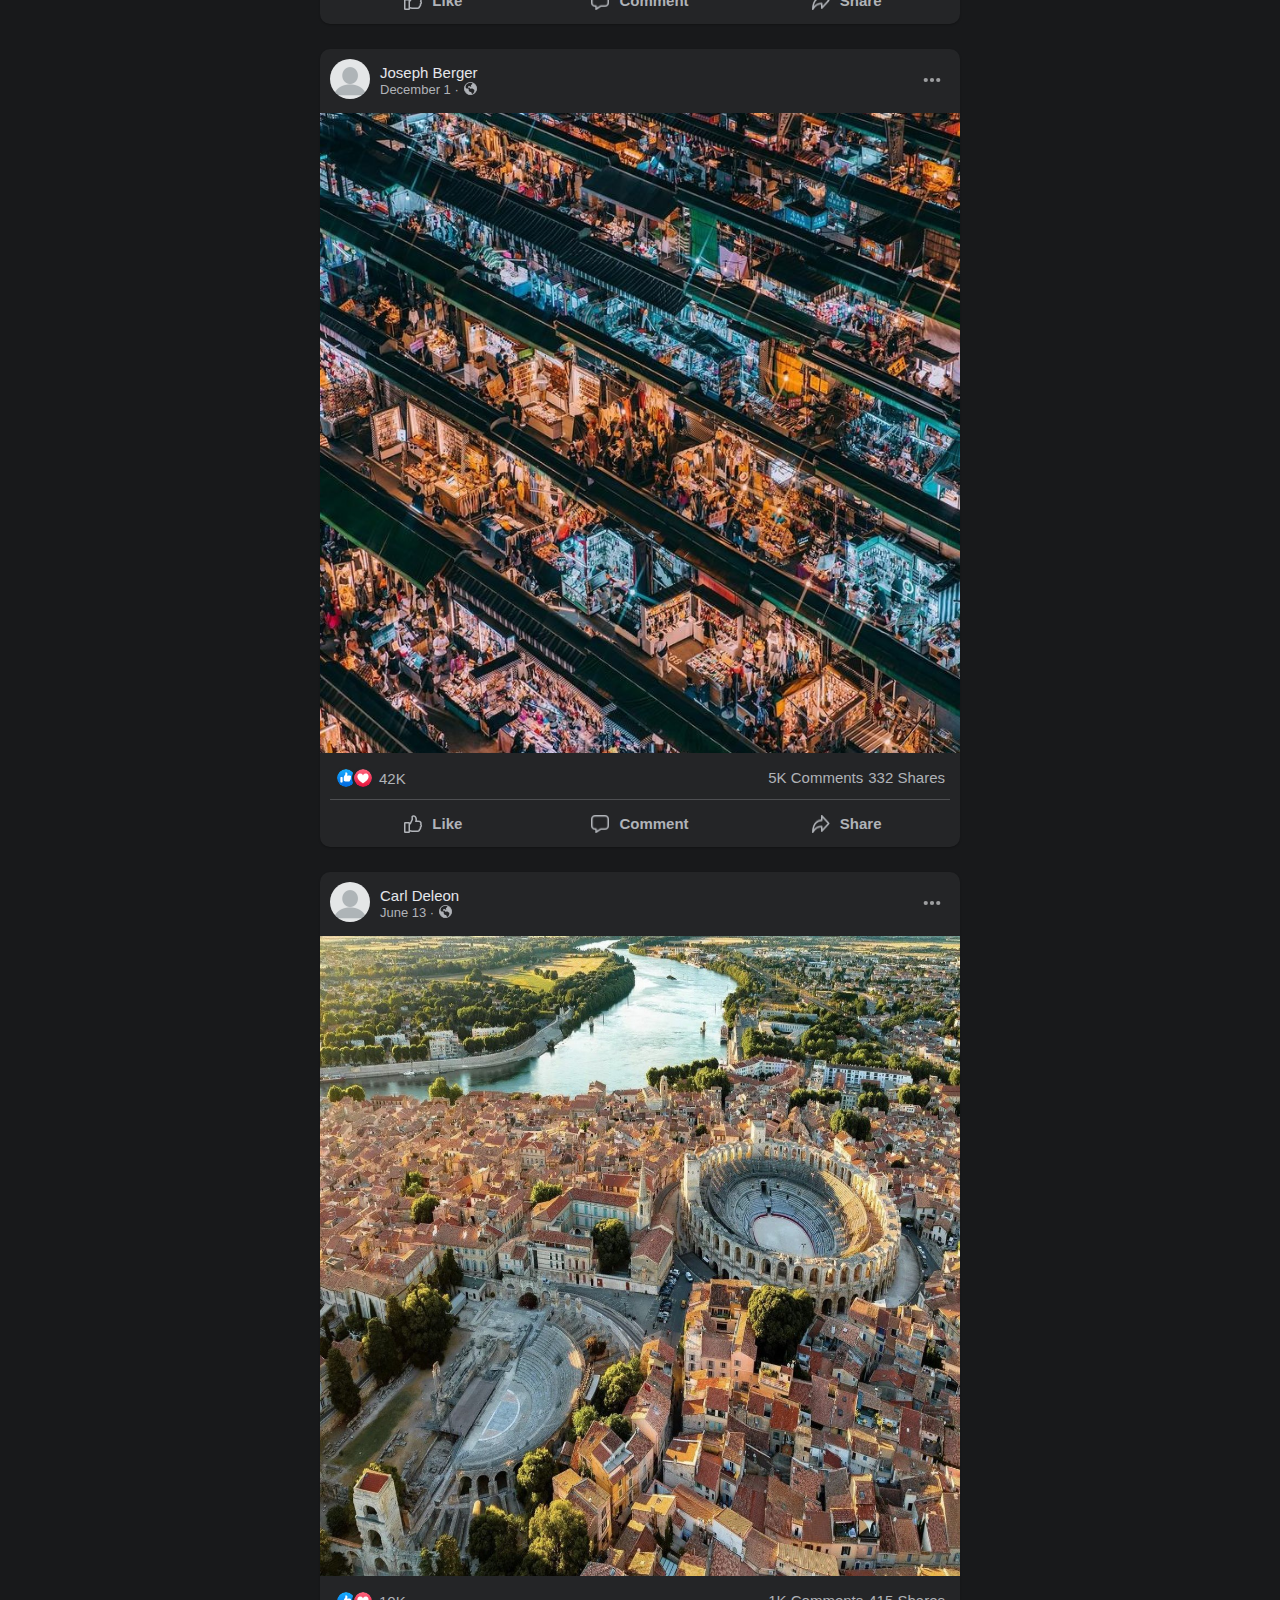
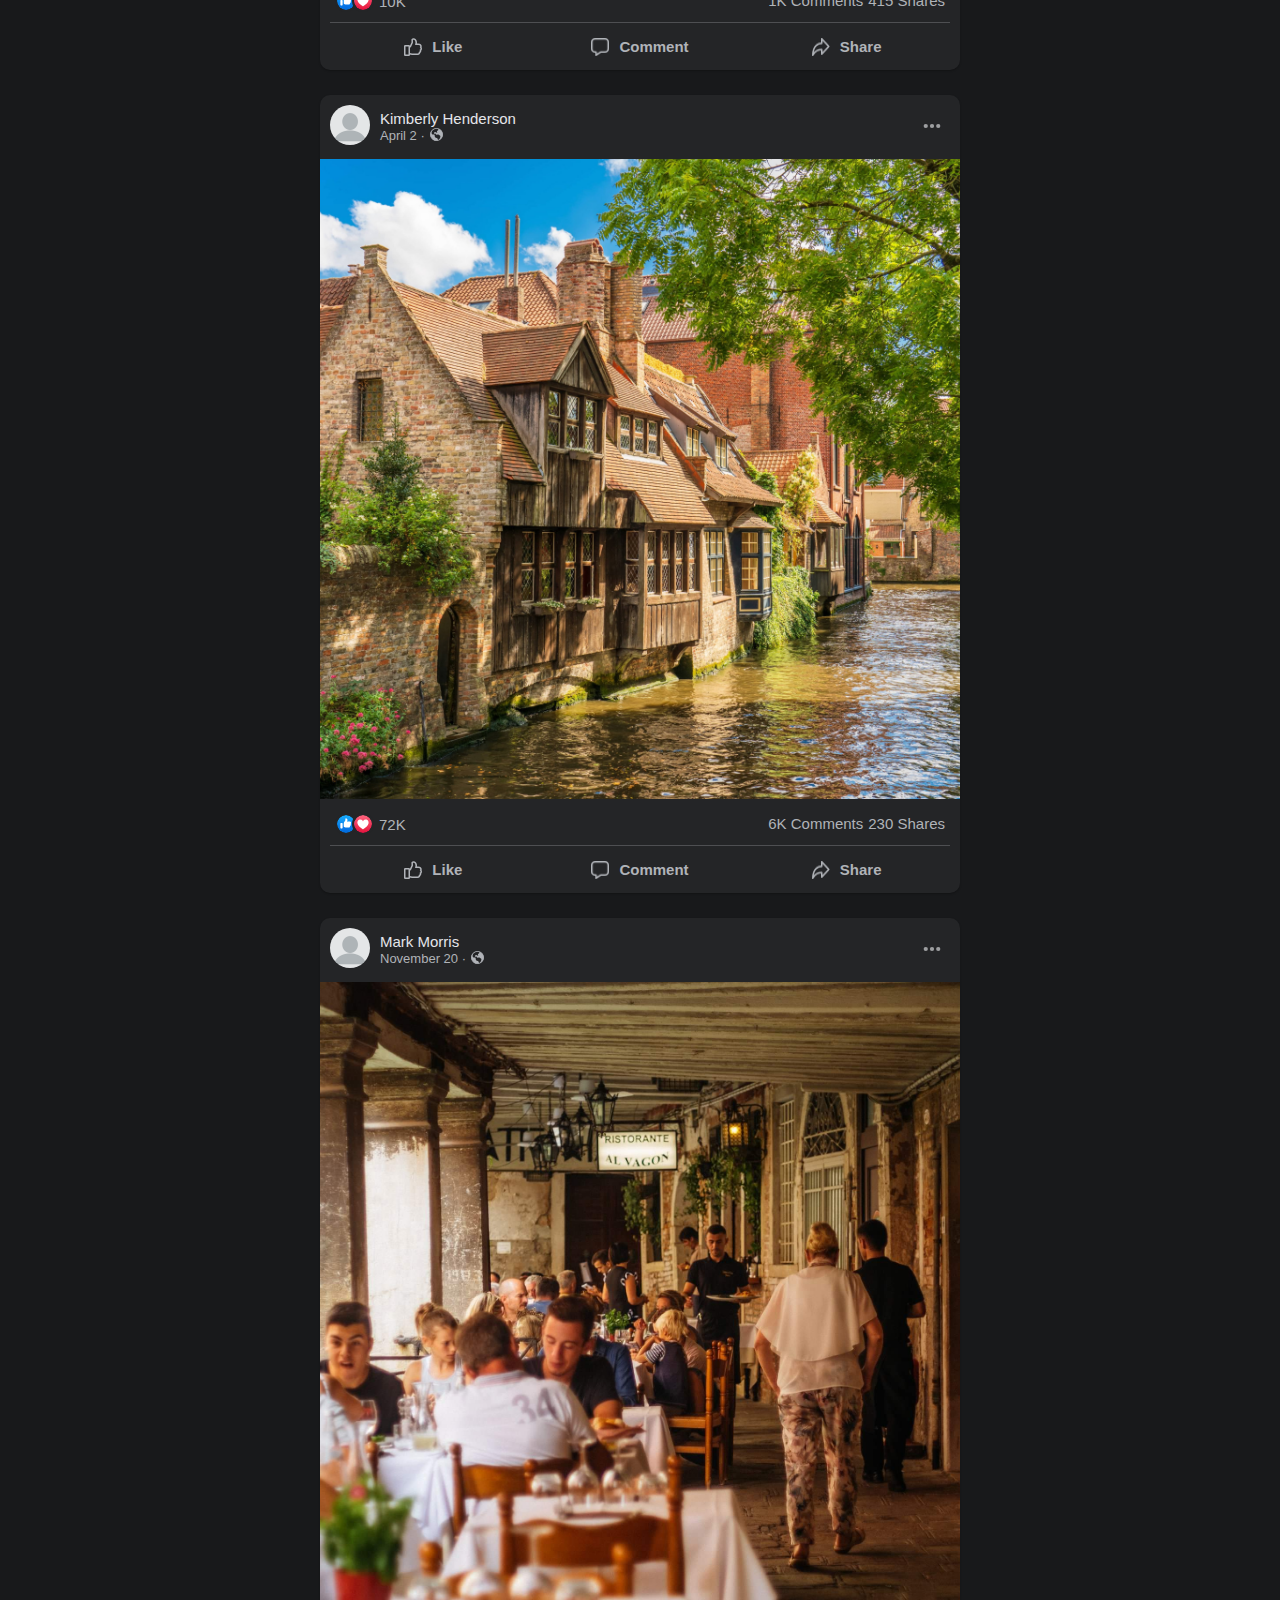
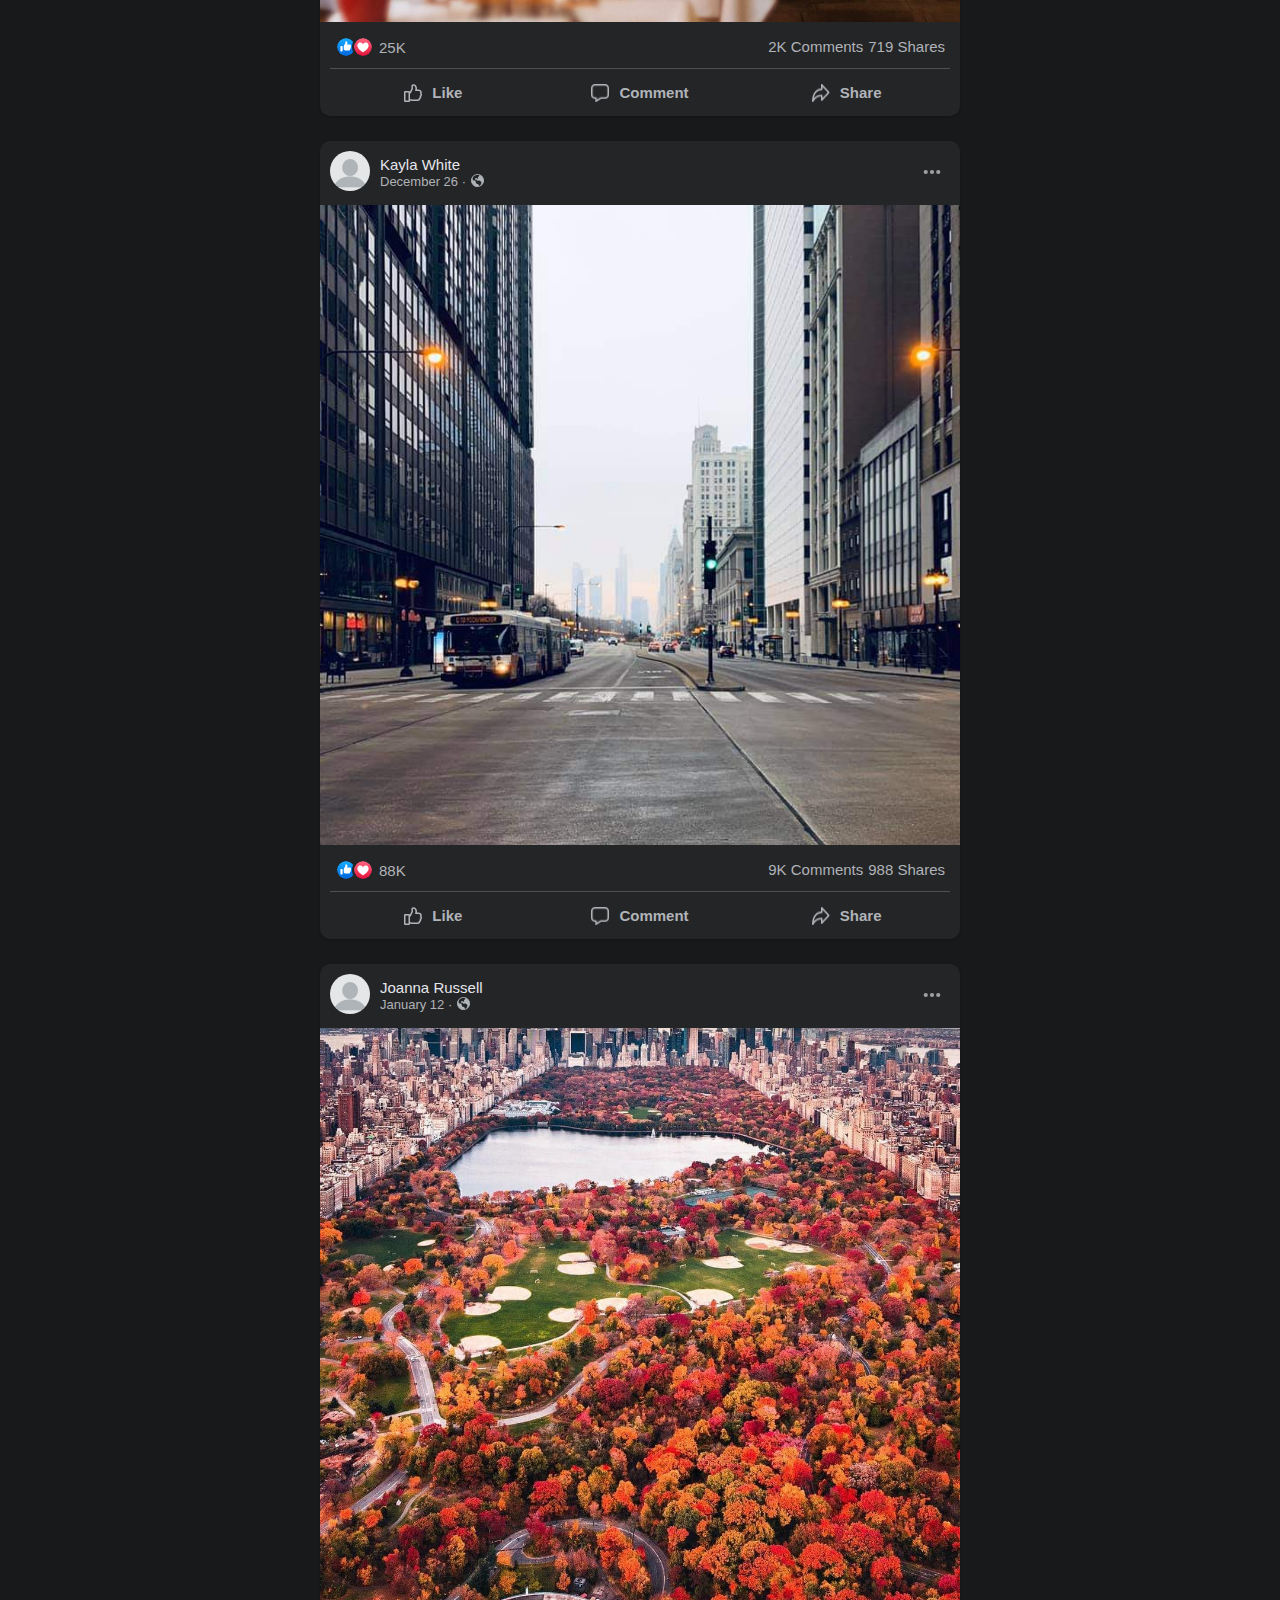
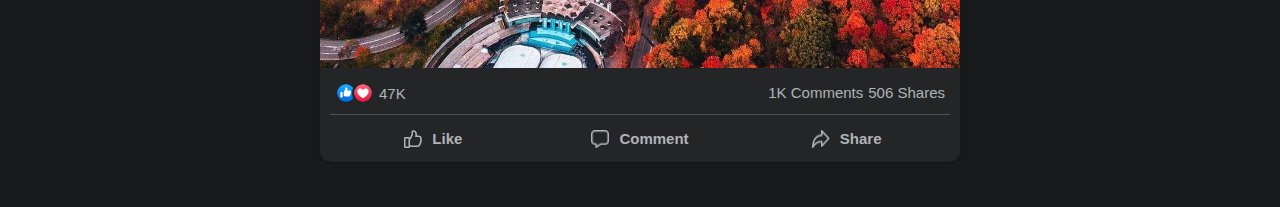
==== commit a363a389: "Added top banner" ====
--- a/pages/fakelook.html
+++ b/pages/fakelook.html
@@ -5,14 +5,17 @@
         <meta http-equiv="X-UA-Compatible" content="IE=edge" />
         <meta name="viewport" content="width=device-width, initial-scale=1.0" />
         <link rel="stylesheet" href="../styles/global.css" />
+        <link rel="stylesheet" href="../styles/fakelook.css" />
         <script src="../javascript/index.js" defer></script>
-        <link rel="stylesheet" href="../styles/fakelook.css" />
         <script src="../javascript/fakelook.js" defer></script>
         <meta name="viewport" content="width=device-width, initial-scale=1.0" />
         <meta name="color-scheme" content="dark" />
         <title>Fakelook</title>
     </head>
     <body>
+        <div id="front-faangs-header">
+            <a href="../index.html">Go Back to home page</a>
+        </div>
         <header>
             <nav id="nav-bar">
                 <div id="nav-items">
--- a/styles/global.css
+++ b/styles/global.css
@@ -0,0 +1,25 @@
+#front-faangs-header {
+    position: sticky;
+    top: 0;
+    height: 30px;
+    background: #d62828;
+    z-index: 9999;
+    display: flex;
+    align-items: center;
+    justify-content: center;
+}
+
+#front-faangs-header a {
+    color: #ffffff;
+    font-weight: 500;
+}
+
+#front-faangs-header a:hover {
+    text-decoration: underline;
+}
+
+html,
+body {
+    margin: 0;
+    padding: 0;
+}
--- a/styles/fakelook.css
+++ b/styles/fakelook.css
@@ -299,7 +299,7 @@
 #left-sidebar {
     width: 20%;
     position: fixed;
-    top: 80px;
+    top: 100px;
 }
 
 @media screen and (min-width: 1140px) {
